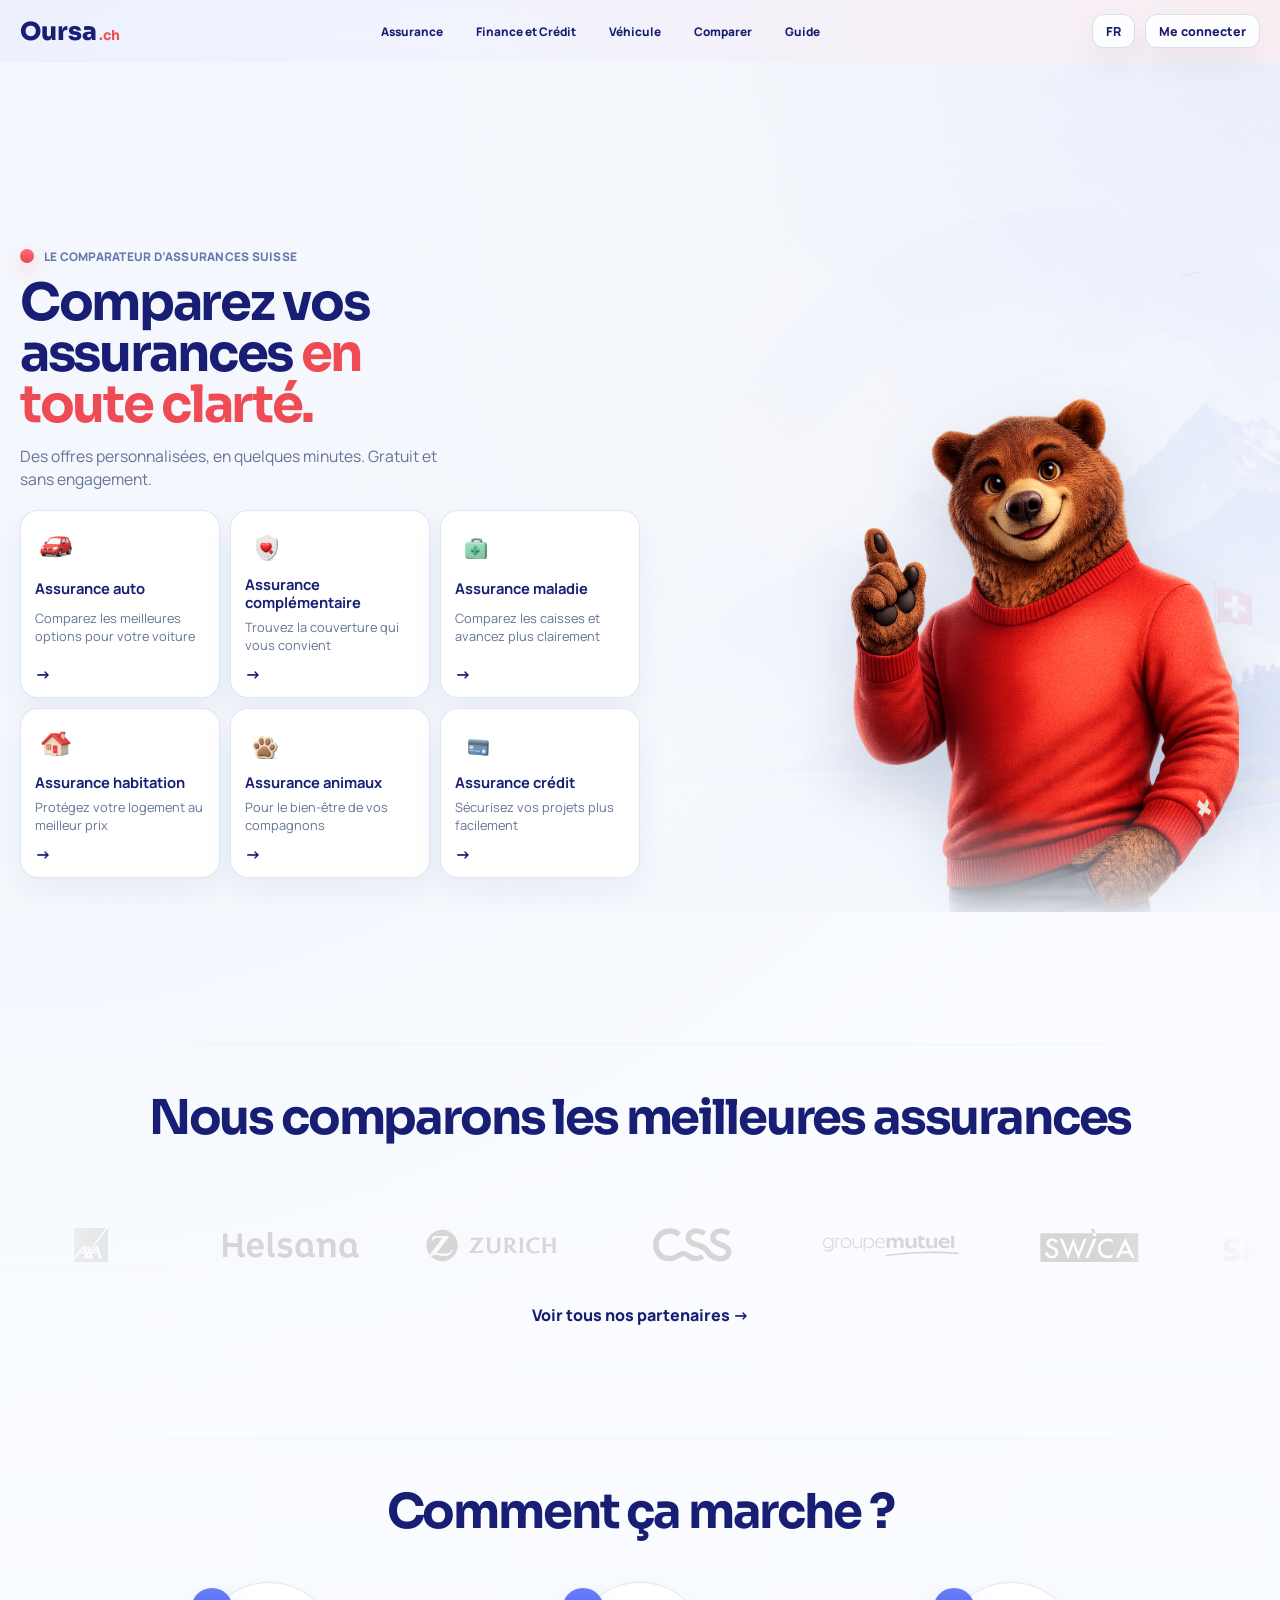
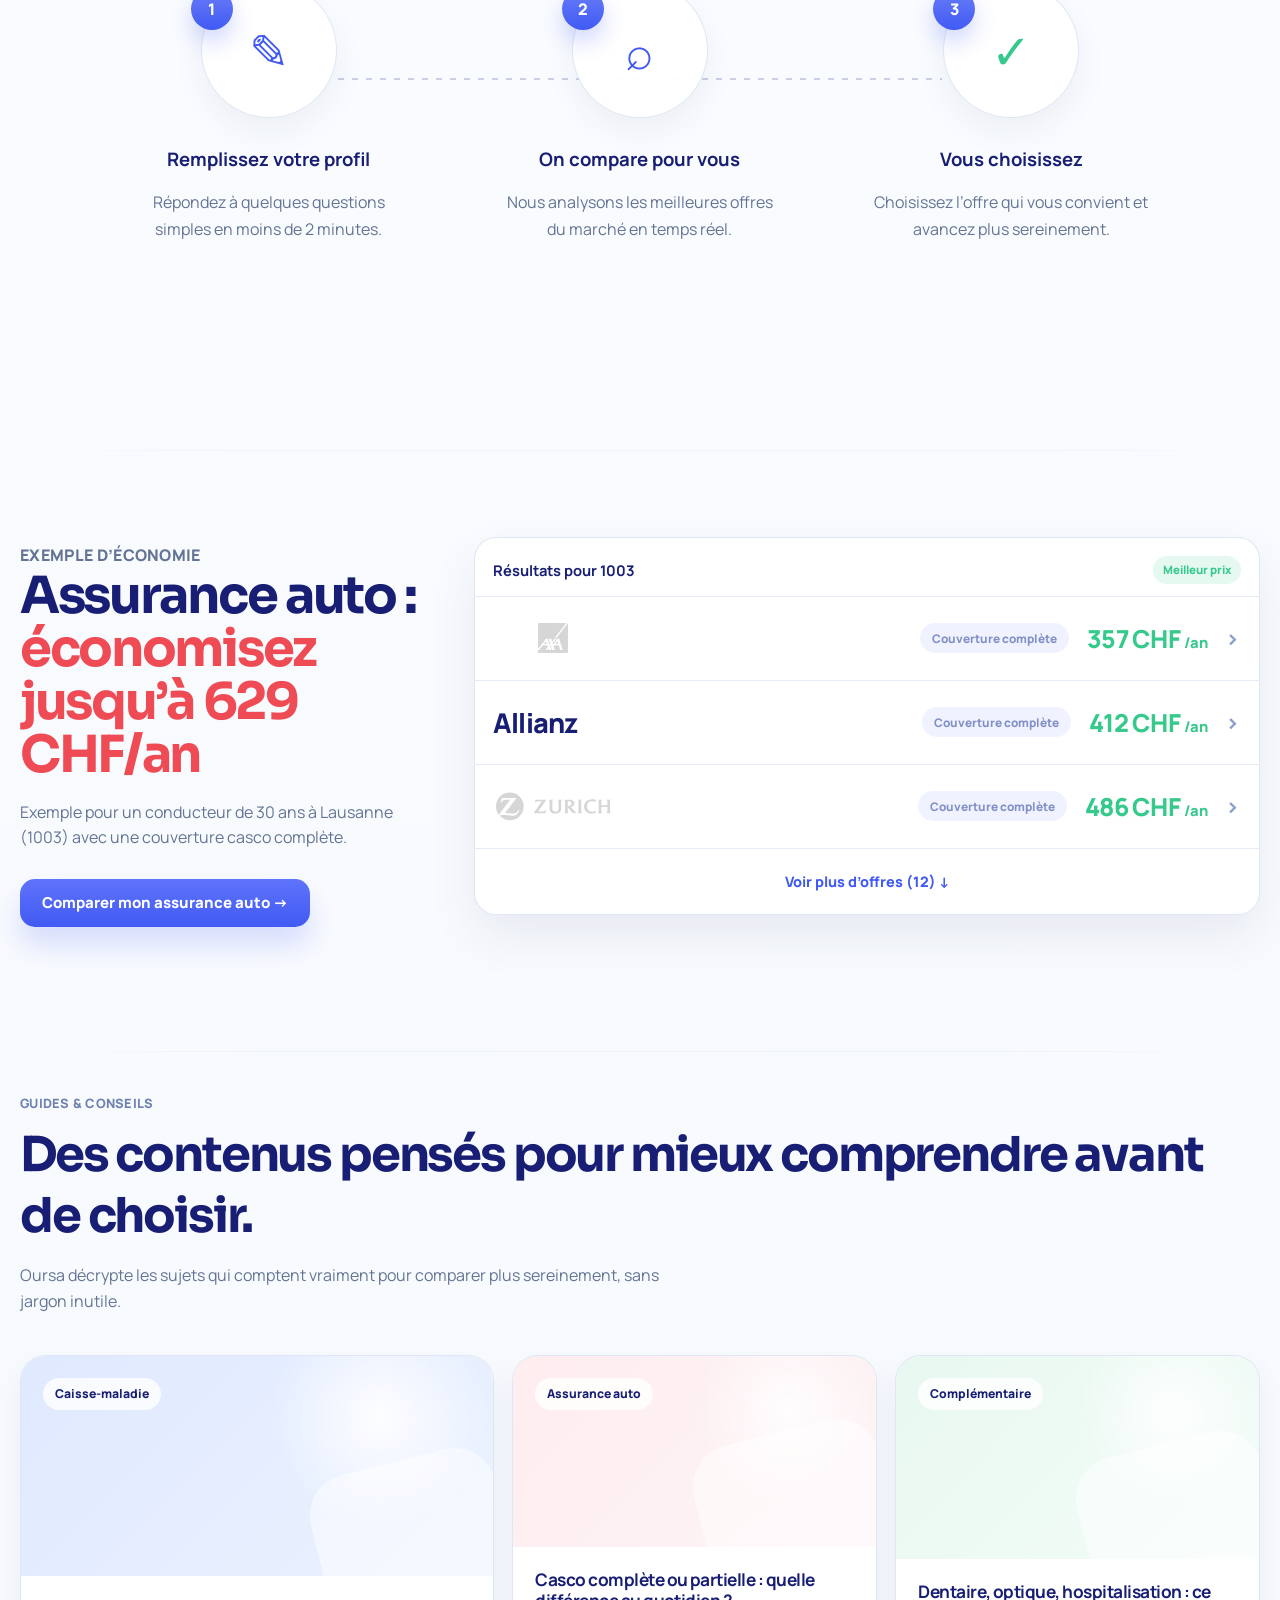
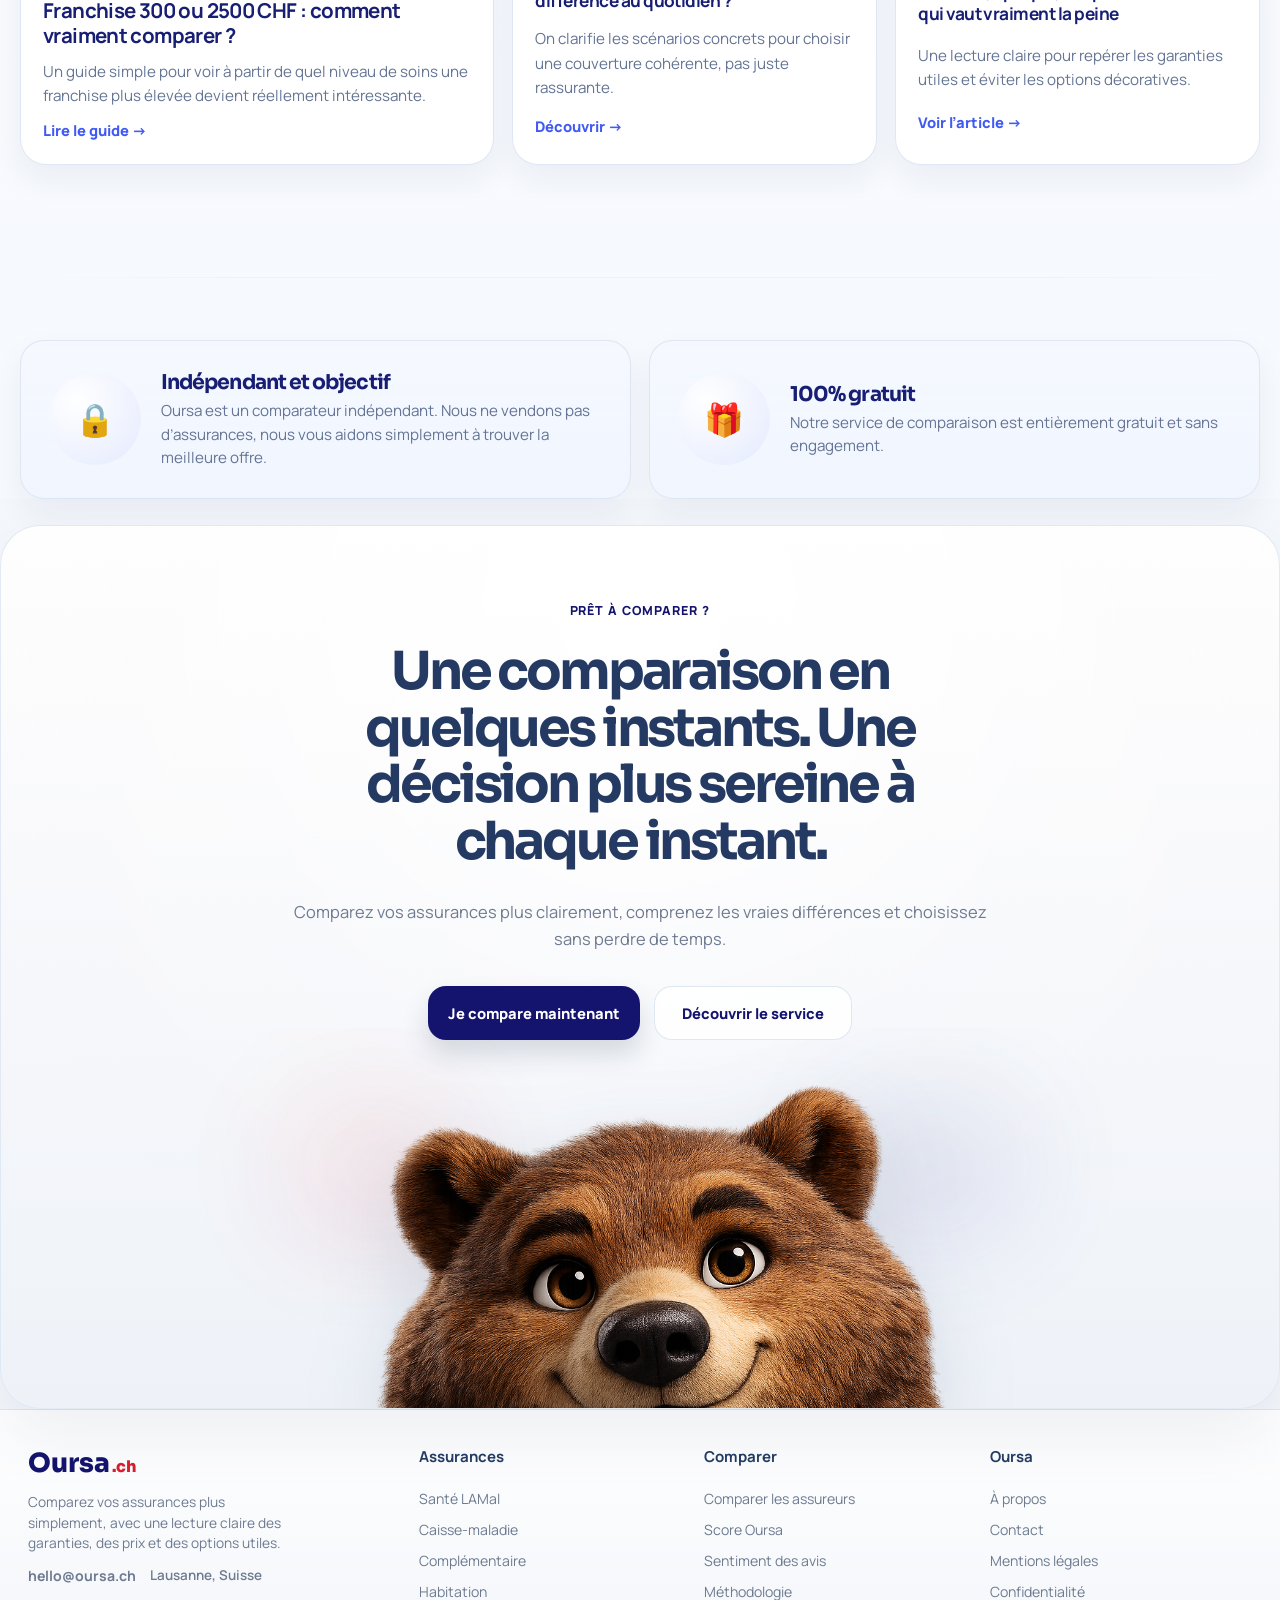
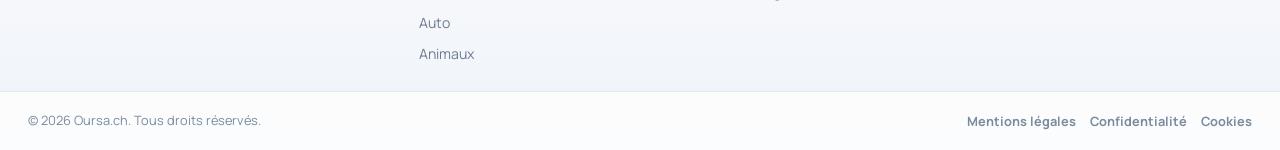
==== concept-landing.html @ 9871b293 "Update Oursa landing pages" ====
<!DOCTYPE html>
<html lang="fr">
  <head>
    <meta charset="UTF-8" />
    <meta name="viewport" content="width=device-width, initial-scale=1.0" />
    <title>Oursa.ch Concept | Comparateur assurance</title>
    <meta
      name="description"
      content="Concept alternatif Oursa.ch avec hero plus grand public, pensé pour tester une nouvelle direction de landing page."
    />
    <link rel="preconnect" href="https://fonts.googleapis.com" />
    <link rel="preconnect" href="https://fonts.gstatic.com" crossorigin />
    <link
      href="https://fonts.googleapis.com/css2?family=Manrope:wght@400;500;600;700;800&family=Sora:wght@600;700;800&display=swap"
      rel="stylesheet"
    />
    <link rel="stylesheet" href="concept-landing.css" />
  </head>
  <body>
    <div class="concept-page">
      <header class="concept-header">
        <div class="concept-header__inner">
          <a class="concept-brand" href="concept-landing.html" aria-label="Oursa.ch">
            <span class="concept-brand__wordmark">Oursa</span>
            <span class="concept-brand__tld">.ch</span>
          </a>

          <nav class="concept-nav concept-nav--panels" aria-label="Navigation principale">
            <div class="concept-nav__item">
              <a class="concept-nav__trigger" href="assurances.html">Assurance</a>
              <div class="concept-menu-panel concept-menu-panel--wide">
                <div class="concept-menu-panel__intro">
                  <span>Protections essentielles</span>
                  <h3>Les assurances à comparer en priorité.</h3>
                  <p>Une lecture claire des garanties, franchises et options utiles au quotidien.</p>
                </div>
                <div class="concept-menu-panel__grid">
                  <a class="concept-menu-link" href="assurances.html#complementaire">
                    <img src="icon-splits-test/complementaire-dynamic.png" alt="" />
                    <span><strong>Complémentaire</strong><small>Ce qui complète vraiment.</small></span>
                  </a>
                  <a class="concept-menu-link" href="assurances.html#maladie">
                    <img src="icon-splits-test/caisse-maladie-dynamic.png" alt="" />
                    <span><strong>Caisse-maladie</strong><small>Prime, modèle et franchise.</small></span>
                  </a>
                  <a class="concept-menu-link" href="assurances.html#habitation">
                    <img src="icon-splits-test/habitation-dynamic.png" alt="" />
                    <span><strong>Habitation</strong><small>Protéger son logement.</small></span>
                  </a>
                  <a class="concept-menu-link" href="assurances.html#animaux">
                    <img src="icon-splits-test/animaux-dynamic.png" alt="" />
                    <span><strong>Animaux</strong><small>Pour chiens et chats.</small></span>
                  </a>
                  <a class="concept-menu-link" href="guides.html">
                    <span class="concept-menu-link__symbol">+</span>
                    <span><strong>Conseils assurance</strong><small>Comprendre avant de choisir.</small></span>
                  </a>
                </div>
              </div>
            </div>

            <div class="concept-nav__item">
              <a class="concept-nav__trigger" href="assurances.html#credit">Finance et Crédit</a>
              <div class="concept-menu-panel">
                <div class="concept-menu-panel__intro">
                  <span>Budget & projets</span>
                  <h3>Voyez le coût réel avant de vous engager.</h3>
                  <p>Des repères simples pour lire les mensualités, garanties et frais importants.</p>
                </div>
                <div class="concept-menu-panel__list">
                  <a href="assurances.html#credit">
                    <img class="concept-menu-list-icon" src="icon-splits-test/credit-dynamic.png" alt="" />
                    <span><strong>Assurance crédit</strong><small>Sécurisez vos projets plus facilement.</small></span>
                  </a>
                  <a href="comparer.html">
                    <span class="concept-menu-list-icon concept-menu-list-icon--compare">↔</span>
                    <span><strong>Comparer les offres</strong><small>Score Oursa, avis et critères utiles.</small></span>
                  </a>
                  <a href="guides.html">
                    <span class="concept-menu-list-icon concept-menu-list-icon--guide">□</span>
                    <span><strong>Guides budget</strong><small>Les points à lire avant de signer.</small></span>
                  </a>
                </div>
              </div>
            </div>

            <div class="concept-nav__item">
              <a class="concept-nav__trigger" href="assurances.html#auto">Véhicule</a>
              <div class="concept-menu-panel">
                <div class="concept-menu-panel__intro">
                  <span>Mobilité</span>
                  <h3>Comparez ce qui protège vraiment vos trajets.</h3>
                  <p>Assurance auto, options utiles et garanties à ne pas regarder trop vite.</p>
                </div>
                <div class="concept-menu-panel__list">
                  <a href="assurances.html#auto">
                    <img class="concept-menu-list-icon" src="icon-splits-test/auto-dynamic.png" alt="" />
                    <span><strong>Assurance auto</strong><small>Prix, casco, responsabilité civile et franchise.</small></span>
                  </a>
                  <a href="guides.html">
                    <span class="concept-menu-list-icon concept-menu-list-icon--guide">□</span>
                    <span><strong>Guides véhicule</strong><small>Comprendre les garanties avant de comparer.</small></span>
                  </a>
                  <a href="comparer.html">
                    <span class="concept-menu-list-icon concept-menu-list-icon--compare">↗</span>
                    <span><strong>Lancer une comparaison</strong><small>Un parcours simple et rapide.</small></span>
                  </a>
                </div>
              </div>
            </div>

            <div class="concept-nav__item">
              <a class="concept-nav__trigger" href="comparer.html">Comparer</a>
              <div class="concept-menu-panel">
                <div class="concept-menu-panel__intro">
                  <span>Score Oursa</span>
                  <h3>Une page dédiée pour comparer sans bruit.</h3>
                  <p>Sélectionnez deux assureurs et voyez les écarts utiles en un coup d’œil.</p>
                </div>
                <div class="concept-menu-panel__list">
                  <a href="comparer.html#compare-reviews">
                    <span class="concept-menu-list-icon concept-menu-list-icon--score">★</span>
                    <span><strong>Comparateur + avis</strong><small>Score, sentiment et critères.</small></span>
                  </a>
                  <a href="comparer.html#compare-methodology">
                    <span class="concept-menu-list-icon concept-menu-list-icon--method">≡</span>
                    <span><strong>Méthodologie</strong><small>Comprendre la logique du score.</small></span>
                  </a>
                  <a href="fonctionnement.html">
                    <span class="concept-menu-list-icon concept-menu-list-icon--steps">3</span>
                    <span><strong>Comment ça marche</strong><small>Le parcours Oursa étape par étape.</small></span>
                  </a>
                </div>
              </div>
            </div>

            <div class="concept-nav__item">
              <a class="concept-nav__trigger" href="guides.html">Guide</a>
              <div class="concept-menu-panel concept-menu-panel--right">
                <div class="concept-menu-panel__intro">
                  <span>Conseils</span>
                  <h3>Des contenus utiles avant de choisir.</h3>
                  <p>Des guides courts, lisibles et pensés pour éviter les mauvaises surprises.</p>
                </div>
                <div class="concept-menu-panel__list">
                  <a href="guides.html">
                    <span class="concept-menu-list-icon concept-menu-list-icon--guide">□</span>
                    <span><strong>Bibliothèque</strong><small>Tous les guides Oursa.</small></span>
                  </a>
                  <a href="guides.html#guides-library">
                    <span class="concept-menu-list-icon concept-menu-list-icon--article">✦</span>
                    <span><strong>Articles récents</strong><small>Caisse-maladie, auto, habitation.</small></span>
                  </a>
                  <a href="fonctionnement.html">
                    <span class="concept-menu-list-icon concept-menu-list-icon--method">?</span>
                    <span><strong>Fonctionnement</strong><small>Comprendre la méthode Oursa.</small></span>
                  </a>
                </div>
              </div>
            </div>
          </nav>

          <div class="concept-header__actions">
            <button class="concept-language" type="button" aria-label="Choisir la langue">FR</button>
            <a class="concept-login" href="comparer.html">Me connecter</a>
          </div>
        </div>
      </header>

      <main>
        <section class="concept-hero" id="hero">
          <div class="concept-hero__inner">
            <div class="concept-hero__copy">
              <p class="concept-eyebrow">
                <span class="concept-eyebrow__dot"></span>
                Le comparateur d’assurances suisse
              </p>
              <h1>
                Comparez vos assurances
                <span>en toute clarté.</span>
              </h1>
              <p class="concept-hero__lead">
                Des offres personnalisées, en quelques minutes.
                Gratuit et sans engagement.
              </p>

              <div class="concept-tiles" aria-label="Univers d'assurance">
                <a class="concept-tile" href="comparer.html">
                  <img src="icon-splits-test/auto-dynamic.png" alt="" aria-hidden="true" />
                  <strong>Assurance auto</strong>
                  <span>Comparez les meilleures options pour votre voiture</span>
                  <em>→</em>
                </a>
                <a class="concept-tile" href="comparer.html">
                  <img src="icon-splits-test/complementaire-dynamic.png" alt="" aria-hidden="true" />
                  <strong>Assurance complémentaire</strong>
                  <span>Trouvez la couverture qui vous convient</span>
                  <em>→</em>
                </a>
                <a class="concept-tile" href="comparer.html">
                  <img src="icon-splits-test/caisse-maladie-dynamic.png" alt="" aria-hidden="true" />
                  <strong>Assurance maladie</strong>
                  <span>Comparez les caisses et avancez plus clairement</span>
                  <em>→</em>
                </a>
                <a class="concept-tile" href="comparer.html">
                  <img src="icon-splits-test/habitation-dynamic.png" alt="" aria-hidden="true" />
                  <strong>Assurance habitation</strong>
                  <span>Protégez votre logement au meilleur prix</span>
                  <em>→</em>
                </a>
                <a class="concept-tile" href="comparer.html">
                  <img src="icon-splits-test/animaux-dynamic.png" alt="" aria-hidden="true" />
                  <strong>Assurance animaux</strong>
                  <span>Pour le bien-être de vos compagnons</span>
                  <em>→</em>
                </a>
                <a class="concept-tile" href="comparer.html">
                  <img src="icon-splits-test/credit-dynamic.png" alt="" aria-hidden="true" />
                  <strong>Assurance crédit</strong>
                  <span>Sécurisez vos projets plus facilement</span>
                  <em>→</em>
                </a>
              </div>
            </div>

            <div class="concept-hero__visual" aria-hidden="true">
              <img class="concept-hero__bear" src="oursa-bear-hero.png" alt="" />
            </div>
          </div>
        </section>

        <section class="concept-partners">
          <div class="concept-section-head">
            <h2>Nous comparons les meilleures assurances</h2>
          </div>
          <div class="concept-partners__carousel" aria-label="Partenaires assurances">
            <div class="concept-partners__track">
              <div class="concept-partners__logos">
                <img src="Axa.svg" alt="AXA" />
                <img src="Helsana.svg" alt="Helsana" />
                <img src="Zurich.svg" alt="Zurich" />
                <img src="css.svg" alt="CSS" />
                <img src="Groupemutuel.svg" alt="Groupe Mutuel" />
                <img src="Swica.svg" alt="SWICA" />
                <img src="sanitas.svg" alt="Sanitas" />
              </div>
              <div class="concept-partners__logos" aria-hidden="true">
                <img src="Axa.svg" alt="" />
                <img src="Helsana.svg" alt="" />
                <img src="Zurich.svg" alt="" />
                <img src="css.svg" alt="" />
                <img src="Groupemutuel.svg" alt="" />
                <img src="Swica.svg" alt="" />
                <img src="sanitas.svg" alt="" />
              </div>
            </div>
          </div>
          <a class="concept-link" href="comparer.html">Voir tous nos partenaires →</a>
        </section>

        <section class="concept-steps">
          <div class="concept-section-head">
            <h2>Comment ça marche&nbsp;?</h2>
          </div>
          <div class="concept-steps__grid">
            <article class="concept-step">
              <span class="concept-step__badge">1</span>
              <div class="concept-step__circle">✎</div>
              <h3>Remplissez votre profil</h3>
              <p>Répondez à quelques questions simples en moins de 2 minutes.</p>
            </article>
            <article class="concept-step">
              <span class="concept-step__badge">2</span>
              <div class="concept-step__circle">⌕</div>
              <h3>On compare pour vous</h3>
              <p>Nous analysons les meilleures offres du marché en temps réel.</p>
            </article>
            <article class="concept-step">
              <span class="concept-step__badge">3</span>
              <div class="concept-step__circle concept-step__circle--green">✓</div>
              <h3>Vous choisissez</h3>
              <p>Choisissez l’offre qui vous convient et avancez plus sereinement.</p>
            </article>
          </div>
        </section>

        <section class="concept-savings">
          <div class="concept-savings__inner">
            <div class="concept-savings__copy">
              <p class="concept-savings__eyebrow">Exemple d’économie</p>
              <h2>
                Assurance auto :
                <span>économisez jusqu’à 629 CHF/an</span>
              </h2>
              <p>
                Exemple pour un conducteur de 30 ans à Lausanne (1003)
                avec une couverture casco complète.
              </p>
              <a class="concept-savings__cta" href="comparer.html">Comparer mon assurance auto →</a>
            </div>

            <div class="concept-savings__card" aria-label="Exemple de résultats de comparaison">
              <div class="concept-savings__card-head">
                <strong>Résultats pour 1003</strong>
                <span>Meilleur prix</span>
              </div>

              <article class="concept-offer-row">
                <div class="concept-offer-row__brand">
                  <img src="Axa.svg" alt="AXA" />
                </div>
                <div class="concept-offer-row__badge">Couverture complète</div>
                <div class="concept-offer-row__price">357 CHF <small>/an</small></div>
                <div class="concept-offer-row__arrow">›</div>
              </article>

              <article class="concept-offer-row">
                <div class="concept-offer-row__brand concept-offer-row__brand--text">
                  <strong>Allianz</strong>
                </div>
                <div class="concept-offer-row__badge">Couverture complète</div>
                <div class="concept-offer-row__price">412 CHF <small>/an</small></div>
                <div class="concept-offer-row__arrow">›</div>
              </article>

              <article class="concept-offer-row">
                <div class="concept-offer-row__brand">
                  <img src="Zurich.svg" alt="Zurich" />
                </div>
                <div class="concept-offer-row__badge">Couverture complète</div>
                <div class="concept-offer-row__price">486 CHF <small>/an</small></div>
                <div class="concept-offer-row__arrow">›</div>
              </article>

              <a class="concept-savings__more" href="comparer.html">Voir plus d’offres (12) ↓</a>
            </div>
          </div>
        </section>

        <section class="concept-blog">
          <div class="concept-blog__inner">
            <div class="concept-section-head concept-section-head--left">
              <p class="concept-blog__eyebrow">Guides & conseils</p>
              <h2>Des contenus pensés pour mieux comprendre avant de choisir.</h2>
              <p class="concept-blog__lead">
                Oursa décrypte les sujets qui comptent vraiment pour comparer plus sereinement,
                sans jargon inutile.
              </p>
            </div>

            <div class="concept-blog__grid">
              <article class="concept-blog-card concept-blog-card--featured">
                <div class="concept-blog-card__visual concept-blog-card__visual--blue">
                  <span class="concept-blog-card__tag">Caisse-maladie</span>
                  <div class="concept-blog-card__shape"></div>
                </div>
                <div class="concept-blog-card__content">
                  <strong>Franchise 300 ou 2500 CHF : comment vraiment comparer ?</strong>
                  <p>
                    Un guide simple pour voir à partir de quel niveau de soins une franchise plus élevée
                    devient réellement intéressante.
                  </p>
                  <a href="guides.html">Lire le guide →</a>
                </div>
              </article>

              <article class="concept-blog-card">
                <div class="concept-blog-card__visual concept-blog-card__visual--red">
                  <span class="concept-blog-card__tag">Assurance auto</span>
                  <div class="concept-blog-card__shape"></div>
                </div>
                <div class="concept-blog-card__content">
                  <strong>Casco complète ou partielle : quelle différence au quotidien ?</strong>
                  <p>
                    On clarifie les scénarios concrets pour choisir une couverture cohérente, pas juste rassurante.
                  </p>
                  <a href="guides.html">Découvrir →</a>
                </div>
              </article>

              <article class="concept-blog-card">
                <div class="concept-blog-card__visual concept-blog-card__visual--green">
                  <span class="concept-blog-card__tag">Complémentaire</span>
                  <div class="concept-blog-card__shape"></div>
                </div>
                <div class="concept-blog-card__content">
                  <strong>Dentaire, optique, hospitalisation : ce qui vaut vraiment la peine</strong>
                  <p>
                    Une lecture claire pour repérer les garanties utiles et éviter les options décoratives.
                  </p>
                  <a href="guides.html">Voir l’article →</a>
                </div>
              </article>
            </div>
          </div>
        </section>

        <section class="concept-values" id="about">
          <div class="concept-values__inner">
            <article class="concept-value-card">
              <div class="concept-value-card__icon">🔒</div>
              <div>
                <h3>Indépendant et objectif</h3>
                <p>
                  Oursa est un comparateur indépendant. Nous ne vendons pas d’assurances,
                  nous vous aidons simplement à trouver la meilleure offre.
                </p>
              </div>
            </article>
            <article class="concept-value-card">
              <div class="concept-value-card__icon">🎁</div>
              <div>
                <h3>100% gratuit</h3>
                <p>
                  Notre service de comparaison est entièrement gratuit et sans engagement.
                </p>
              </div>
            </article>
          </div>
        </section>

        <section class="compare-section compare-section--cta">
          <div class="compare-section__inner">
            <div class="compare-cta-showcase">
              <div class="compare-cta-showcase__content">
                <p>Prêt à comparer ?</p>
                <h2>Une comparaison en quelques instants. Une décision plus sereine à chaque instant.</h2>
                <div class="compare-cta-showcase__lead">
                  <p>Comparez vos assurances plus clairement, comprenez les vraies différences et choisissez sans perdre de temps.</p>
                </div>
                <div class="compare-cta-showcase__actions">
                  <a class="compare-button" href="comparer.html">Je compare maintenant</a>
                  <a class="compare-button compare-button--ghost" href="fonctionnement.html">Découvrir le service</a>
                </div>
              </div>

              <div class="compare-cta-showcase__visual" aria-hidden="true">
                <div class="compare-cta-showcase__glow compare-cta-showcase__glow--left"></div>
                <div class="compare-cta-showcase__glow compare-cta-showcase__glow--right"></div>
                <div class="compare-cta-showcase__peek">
                  <img class="compare-cta-showcase__bear-image" src="oursa-bear-peek-footer.png" alt="" decoding="async" />
                </div>
              </div>
            </div>
          </div>
        </section>
      </main>

      <footer class="compare-footer">
        <div class="compare-footer__inner">
          <div class="compare-footer__brand">
            <a class="compare-brand" href="concept-landing.html" aria-label="Oursa.ch">
              <span class="compare-brand__wordmark">Oursa</span>
              <span class="compare-brand__tld">.ch</span>
            </a>
            <p>Comparez vos assurances plus simplement, avec une lecture claire des garanties, des prix et des options utiles.</p>
            <div class="compare-footer__contact">
              <a href="mailto:hello@oursa.ch">hello@oursa.ch</a>
              <span>Lausanne, Suisse</span>
            </div>
          </div>

          <div class="compare-footer__column">
            <h3>Assurances</h3>
            <a href="assurances.html#maladie">Santé LAMal</a>
            <a href="assurances.html#maladie">Caisse-maladie</a>
            <a href="assurances.html#complementaire">Complémentaire</a>
            <a href="assurances.html#habitation">Habitation</a>
            <a href="assurances.html#auto">Auto</a>
            <a href="assurances.html#animaux">Animaux</a>
          </div>

          <div class="compare-footer__column">
            <h3>Comparer</h3>
            <a href="comparer.html">Comparer les assureurs</a>
            <a href="comparer.html#compare-reviews">Score Oursa</a>
            <a href="comparer.html#compare-reviews">Sentiment des avis</a>
            <a href="comparer.html#compare-methodology">Méthodologie</a>
          </div>

          <div class="compare-footer__column">
            <h3>Oursa</h3>
            <a href="#about">À propos</a>
            <a href="#hero">Contact</a>
            <a href="#hero">Mentions légales</a>
            <a href="#hero">Confidentialité</a>
          </div>
        </div>

        <div class="compare-footer__bottom">
          <div class="compare-footer__bottom-inner">
            <p>© 2026 Oursa.ch. Tous droits réservés.</p>
            <div class="compare-footer__legal">
              <a href="#hero">Mentions légales</a>
              <a href="#hero">Confidentialité</a>
              <a href="#hero">Cookies</a>
            </div>
          </div>
        </div>
      </footer>
    </div>
  </body>
</html>
---- concept-landing.css ----
:root {
  --concept-bg: #f5f8fd;
  --concept-surface: #ffffff;
  --concept-surface-soft: #f8fbff;
  --concept-border: #dde6f3;
  --concept-text: #24355f;
  --concept-text-soft: #647494;
  --concept-blue: #415af4;
  --concept-blue-deep: #171e73;
  --concept-red: #ef4b55;
  --concept-green: #35c98b;
  --concept-shadow: 0 22px 48px rgba(36, 53, 95, 0.08);
  --concept-shadow-soft: 0 14px 32px rgba(36, 53, 95, 0.06);
  --concept-radius-xl: 36px;
  --concept-radius-lg: 26px;
  --concept-radius-md: 20px;
  --concept-radius-sm: 14px;
  --brand-blue: #14146e;
  --brand-orange: #d91e2e;
  --text-main: #243a63;
  --text-muted: #6d7a90;
  --max-width: 1380px;
}

* {
  box-sizing: border-box;
}

html {
  scroll-behavior: smooth;
}

body {
  margin: 0;
  font-family: "Manrope", sans-serif;
  color: var(--concept-text);
  background:
    radial-gradient(circle at top left, rgba(65, 90, 244, 0.08), transparent 28%),
    radial-gradient(circle at top right, rgba(239, 75, 85, 0.08), transparent 18%),
    linear-gradient(180deg, #fbfdff 0%, var(--concept-bg) 100%);
  overflow-x: hidden;
}

img {
  display: block;
  max-width: 100%;
}

a {
  color: inherit;
  text-decoration: none;
}

.concept-page {
  padding-bottom: 0;
}

.concept-header {
  position: sticky;
  top: 0;
  z-index: 60;
  backdrop-filter: blur(16px);
}

.concept-header__inner,
.concept-hero__inner,
.concept-trust__inner,
.concept-steps,
.concept-partners,
.concept-values__inner {
  width: min(calc(100% - 48px), 1280px);
  margin: 0 auto;
}

.concept-header__inner {
  display: flex;
  align-items: center;
  justify-content: space-between;
  gap: 14px;
  min-height: 58px;
  padding: 6px 0;
}

.concept-brand {
  display: inline-flex;
  align-items: baseline;
  gap: 2px;
  font-family: "Sora", sans-serif;
}

.concept-brand__wordmark {
  font-size: 1.55rem;
  font-weight: 800;
  color: var(--concept-blue-deep);
}

.concept-brand__tld {
  font-size: 0.86rem;
  font-weight: 700;
  color: #f1544e;
}

.concept-nav {
  display: flex;
  align-items: center;
  gap: 6px;
  font-size: 0.74rem;
  font-weight: 800;
  color: var(--concept-blue-deep);
}

.concept-nav__item {
  position: relative;
  padding: 9px 0;
}

.concept-nav__trigger {
  position: relative;
  display: inline-flex;
  align-items: center;
  gap: 5px;
  min-height: 32px;
  padding: 0 8px;
  border-radius: 10px;
  transition: color 180ms ease, background 180ms ease, box-shadow 180ms ease, transform 180ms ease;
}

.concept-nav__trigger::after {
  content: "";
  width: 0;
  height: 0;
  border-left: 3.5px solid transparent;
  border-right: 3.5px solid transparent;
  border-top: 4px solid currentColor;
  opacity: 0;
  transform: translateY(-1px);
  transition: opacity 160ms ease, transform 160ms ease;
}

.concept-nav__item:hover .concept-nav__trigger,
.concept-nav__item:focus-within .concept-nav__trigger {
  color: var(--concept-blue-deep);
  background: rgba(255, 255, 255, 0.9);
  box-shadow: 0 10px 22px rgba(31, 53, 88, 0.08);
  transform: translateY(-1px);
}

.concept-nav__item:hover .concept-nav__trigger::after,
.concept-nav__item:focus-within .concept-nav__trigger::after {
  opacity: 1;
  transform: translateY(1px);
}

.concept-menu-panel {
  position: absolute;
  top: calc(100% + 10px);
  left: 50%;
  z-index: 80;
  width: min(440px, calc(100vw - 32px));
  max-width: calc(100vw - 32px);
  padding: 24px 26px 26px;
  border: 1px solid rgba(216, 226, 241, 0.9);
  border-radius: 28px;
  background: rgba(255, 255, 255, 0.98);
  box-shadow: 0 28px 58px rgba(31, 53, 88, 0.13);
  max-height: min(76vh, 680px);
  overflow: auto;
  overscroll-behavior: contain;
  scrollbar-width: thin;
  opacity: 0;
  pointer-events: none;
  transform: translate(-50%, -8px);
  transition: opacity 180ms ease, transform 180ms ease;
}

.concept-nav__item:hover .concept-menu-panel,
.concept-nav__item:focus-within .concept-menu-panel {
  opacity: 1;
  pointer-events: auto;
  transform: translate(-50%, 0);
}

.concept-menu-panel--wide {
  width: min(560px, calc(100vw - 32px));
}

.concept-nav__item:first-child .concept-menu-panel {
  left: 0;
  transform: translate(0, -8px);
}

.concept-nav__item:first-child:hover .concept-menu-panel,
.concept-nav__item:first-child:focus-within .concept-menu-panel {
  transform: translate(0, 0);
}

.concept-menu-panel--right {
  left: auto;
  right: 0;
  transform: translate(0, -8px);
}

.concept-nav__item:hover .concept-menu-panel--right,
.concept-nav__item:focus-within .concept-menu-panel--right {
  transform: translate(0, 0);
}

.concept-menu-panel__intro span {
  display: inline-flex;
  margin-bottom: 10px;
  color: var(--concept-red);
  font-size: 0.7rem;
  font-weight: 900;
  letter-spacing: 0.08em;
  text-transform: uppercase;
}

.concept-menu-panel__intro h3 {
  margin: 0;
  color: var(--concept-blue-deep);
  font-family: "Sora", sans-serif;
  font-size: 1.22rem;
  line-height: 1.12;
  letter-spacing: -0.045em;
}

.concept-menu-panel__intro p {
  max-width: 34rem;
  margin: 10px 0 0;
  color: var(--concept-text-soft);
  font-size: 0.86rem;
  line-height: 1.6;
}

.concept-menu-panel__grid {
  display: grid;
  grid-template-columns: 1fr;
  gap: 6px;
  margin-top: 24px;
}

.concept-menu-link,
.concept-menu-panel__list a {
  background: transparent;
  transition: transform 180ms ease, background 180ms ease, box-shadow 180ms ease;
}

.concept-menu-link {
  display: grid;
  grid-template-columns: 32px minmax(0, 1fr);
  gap: 13px;
  align-items: start;
  padding: 7px 10px;
  border: 0;
  border-radius: 14px;
}

.concept-menu-link:hover,
.concept-menu-link:focus-visible,
.concept-menu-panel__list a:hover,
.concept-menu-panel__list a:focus-visible {
  transform: translateY(-2px);
  background: rgba(240, 244, 250, 0.82);
  box-shadow: 0 10px 18px rgba(31, 53, 88, 0.05);
}

.concept-menu-link img {
  width: 32px;
  height: 32px;
  object-fit: contain;
}

.concept-menu-link__symbol {
  display: grid;
  place-items: center;
  width: 36px;
  height: 36px;
  border-radius: 12px;
  background: linear-gradient(180deg, rgba(239, 75, 85, 0.14), rgba(65, 90, 244, 0.1));
  color: var(--concept-red);
  font-size: 1.1rem;
  font-weight: 900;
}

.concept-menu-link strong,
.concept-menu-panel__list strong {
  display: block;
  color: var(--concept-blue-deep);
  font-size: 0.9rem;
}

.concept-menu-link small,
.concept-menu-panel__list small {
  display: block;
  margin-top: 4px;
  color: var(--concept-text-soft);
  font-size: 0.74rem;
  line-height: 1.35;
}

.concept-menu-panel__list {
  display: grid;
  gap: 6px;
  margin-top: 24px;
}

.concept-menu-panel__list a {
  display: grid;
  grid-template-columns: 30px minmax(0, 1fr);
  gap: 13px;
  align-items: start;
  padding: 9px 10px;
  border: 0;
  border-radius: 14px;
}

.concept-menu-list-icon {
  display: grid;
  place-items: center;
  width: 30px;
  height: 30px;
  margin-top: 1px;
  border: 1px solid rgba(198, 211, 231, 0.88);
  border-radius: 10px;
  background:
    radial-gradient(circle at 100% 0%, rgba(239, 75, 85, 0.08), rgba(239, 75, 85, 0) 52%),
    linear-gradient(180deg, rgba(247, 249, 253, 0.98), rgba(241, 245, 251, 0.98));
  box-shadow:
    0 8px 16px rgba(31, 53, 88, 0.05),
    inset 0 1px 0 rgba(255, 255, 255, 0.95);
  color: var(--concept-blue-deep);
  font-size: 0.78rem;
  font-weight: 900;
  object-fit: contain;
  transition: transform 180ms ease, border-color 180ms ease, color 180ms ease;
}

.concept-menu-panel__list a:hover .concept-menu-list-icon,
.concept-menu-panel__list a:focus-visible .concept-menu-list-icon {
  transform: translateY(-1px);
  border-color: rgba(239, 75, 85, 0.28);
  color: var(--concept-red);
}

img.concept-menu-list-icon {
  padding: 3px;
}

.concept-header__actions {
  display: flex;
  align-items: center;
  gap: 10px;
}

.concept-language,
.concept-login {
  display: inline-flex;
  align-items: center;
  justify-content: center;
  min-height: 34px;
  padding: 0 13px;
  border-radius: 12px;
  border: 1px solid rgba(213, 223, 240, 0.96);
  background: rgba(255, 255, 255, 0.9);
  box-shadow: var(--concept-shadow-soft);
  font: inherit;
  color: var(--concept-blue-deep);
  font-weight: 800;
  font-size: 0.78rem;
}

.concept-login:hover,
.concept-language:hover {
  border-color: rgba(65, 90, 244, 0.32);
}

.concept-hero {
  position: relative;
  isolation: isolate;
  display: grid;
  align-items: end;
  min-height: calc(100svh - 58px);
  padding: 0;
  overflow: hidden;
}

.concept-hero::before {
  content: "";
  position: absolute;
  inset: 0;
  z-index: -2;
  background:
    linear-gradient(90deg, rgba(245, 248, 253, 0.98) 0%, rgba(245, 248, 253, 0.9) 38%, rgba(245, 248, 253, 0.6) 100%),
    url("concept-hero-background.png") right center / cover no-repeat;
  opacity: 0.96;
  pointer-events: none;
}

.concept-hero::after {
  content: "";
  position: absolute;
  left: 0;
  right: 0;
  bottom: 0;
  z-index: -1;
  height: 88px;
  background: linear-gradient(180deg, rgba(245, 248, 253, 0), rgba(245, 248, 253, 0.92));
  pointer-events: none;
}

.concept-hero__inner {
  display: grid;
  grid-template-columns: minmax(0, 1.02fr) minmax(360px, 0.9fr);
  gap: 34px;
  align-items: end;
  min-height: calc(100svh - 58px);
  padding-top: 20px;
}

.concept-hero__copy {
  padding: 26px 0 34px;
}

.concept-eyebrow {
  display: inline-flex;
  align-items: center;
  gap: 10px;
  margin: 0 0 18px;
  color: #6478ad;
  font-size: 0.82rem;
  font-weight: 900;
  letter-spacing: 0.02em;
  text-transform: uppercase;
}

.concept-eyebrow__dot {
  width: 18px;
  height: 18px;
  border-radius: 50%;
  background: linear-gradient(180deg, #ff6b74, #e74853);
  box-shadow: 0 8px 18px rgba(239, 75, 85, 0.24);
}

.concept-hero h1,
.concept-section-head h2,
.concept-value-card h3 {
  margin: 0;
  font-family: "Sora", sans-serif;
  letter-spacing: -0.045em;
}

.concept-hero h1 {
  max-width: 12ch;
  font-size: clamp(2.8rem, 5vw, 4.35rem);
  line-height: 1.02;
  color: var(--concept-blue-deep);
}

.concept-hero h1 span {
  color: var(--concept-red);
}

.concept-hero__lead {
  max-width: 32rem;
  margin: 22px 0 0;
  color: var(--concept-text-soft);
  font-size: 1.15rem;
  line-height: 1.65;
}

.concept-tiles {
  display: grid;
  grid-template-columns: repeat(3, minmax(0, 1fr));
  gap: 14px;
  max-width: 640px;
  margin-top: 30px;
}

.concept-tile {
  display: grid;
  gap: 10px;
  min-height: 174px;
  padding: 18px 18px 16px;
  border-radius: 20px;
  background: rgba(255, 255, 255, 0.96);
  border: 1px solid rgba(221, 230, 243, 0.96);
  box-shadow: var(--concept-shadow-soft);
  transition: transform 180ms ease, box-shadow 180ms ease, border-color 180ms ease;
}

.concept-tile:hover,
.concept-tile:focus-visible {
  transform: translateY(-3px);
  border-color: rgba(65, 90, 244, 0.26);
  box-shadow: 0 18px 34px rgba(36, 53, 95, 0.12);
}

.concept-tile img {
  width: 54px;
  height: 54px;
  object-fit: contain;
}

.concept-tile strong {
  display: block;
  color: var(--concept-blue-deep);
  font-size: 1rem;
  line-height: 1.24;
}

.concept-tile span {
  color: var(--concept-text-soft);
  font-size: 0.88rem;
  line-height: 1.5;
}

.concept-tile em {
  margin-top: auto;
  color: var(--concept-blue-deep);
  font-style: normal;
  font-size: 1.15rem;
  font-weight: 800;
}

.concept-hero__visual {
  position: relative;
  align-self: end;
  min-height: calc(100svh - 58px);
}

.concept-hero__visual::after {
  content: "";
  position: absolute;
  right: 0;
  bottom: 0;
  left: 0;
  z-index: 4;
  height: 104px;
  background: linear-gradient(180deg, rgba(245, 248, 253, 0), rgba(245, 248, 253, 0.88));
  pointer-events: none;
}

.concept-hero__bear {
  position: absolute;
  z-index: 2;
  right: 9%;
  bottom: -72px;
  width: min(520px, 84%);
  filter: drop-shadow(0 30px 34px rgba(36, 53, 95, 0.18));
}

.concept-trust,
.concept-savings,
.concept-steps,
.concept-partners,
.concept-blog,
.concept-values {
  padding-top: 112px;
}

.concept-trust {
  margin-top: 0;
  padding-top: 0;
}

.concept-steps {
  padding-bottom: 96px;
}

.concept-partners {
  padding-top: 132px;
}

.concept-trust__inner {
  display: grid;
  grid-template-columns: repeat(4, minmax(0, 1fr));
  gap: 0;
  padding: 30px 18px;
  border-radius: 24px;
  background: rgba(255, 255, 255, 0.95);
  border: 1px solid rgba(221, 230, 243, 0.96);
  box-shadow:
    0 16px 34px rgba(36, 53, 95, 0.07),
    0 0 0 1px rgba(255, 255, 255, 0.6) inset;
}

.concept-trust__item {
  display: flex;
  gap: 14px;
  padding: 0 18px;
}

.concept-trust__item + .concept-trust__item {
  border-left: 1px solid rgba(226, 233, 244, 0.96);
}

.concept-trust__icon {
  display: grid;
  place-items: center;
  flex: 0 0 36px;
  width: 36px;
  height: 36px;
  border-radius: 50%;
  color: var(--concept-blue);
  background: rgba(65, 90, 244, 0.1);
  font-size: 1rem;
  font-weight: 800;
}

.concept-trust__icon--green {
  color: var(--concept-green);
  background: rgba(53, 201, 139, 0.12);
}

.concept-trust__icon--red {
  color: var(--concept-red);
  background: rgba(239, 75, 85, 0.1);
}

.concept-trust__item strong,
.concept-step h3 {
  color: var(--concept-blue-deep);
}

.concept-trust__item strong {
  display: block;
  font-size: 1rem;
}

.concept-trust__item p,
.concept-step p,
.concept-value-card p {
  margin: 4px 0 0;
  color: var(--concept-text-soft);
  font-size: 0.95rem;
  line-height: 1.55;
}

.concept-savings__inner {
  width: min(calc(100% - 48px), 1280px);
  margin: 0 auto;
  display: grid;
  grid-template-columns: minmax(280px, 420px) minmax(0, 1fr);
  gap: 34px;
  align-items: center;
  padding: 32px 0 12px;
}

.concept-savings__copy h2 {
  margin: 0;
  font-family: "Sora", sans-serif;
  font-size: clamp(2.15rem, 4vw, 3.35rem);
  line-height: 1.04;
  letter-spacing: -0.045em;
  color: var(--concept-blue-deep);
}

.concept-savings__copy h2 span {
  display: block;
  color: var(--concept-red);
}

.concept-savings__copy p {
  max-width: 28rem;
  margin: 18px 0 0;
  color: var(--concept-text-soft);
  font-size: 1rem;
  line-height: 1.6;
}

.concept-savings__eyebrow {
  margin: 0 0 14px;
  color: #6d80b0;
  font-size: 0.8rem;
  font-weight: 900;
  letter-spacing: 0.02em;
  text-transform: uppercase;
}

.concept-savings__cta {
  display: inline-flex;
  align-items: center;
  justify-content: center;
  min-height: 48px;
  margin-top: 28px;
  padding: 0 22px;
  border-radius: 15px;
  background: linear-gradient(180deg, #5f73fb, #415af4);
  color: #fff;
  font-size: 0.94rem;
  font-weight: 800;
  box-shadow: 0 18px 28px rgba(65, 90, 244, 0.18);
}

.concept-savings__card {
  padding: 18px 0 0;
  border-radius: 22px;
  background: rgba(255, 255, 255, 0.97);
  border: 1px solid rgba(221, 230, 243, 0.96);
  box-shadow: var(--concept-shadow);
  overflow: hidden;
}

.concept-savings__card-head {
  display: flex;
  align-items: center;
  justify-content: space-between;
  gap: 14px;
  padding: 0 18px 12px;
}

.concept-savings__card-head strong {
  color: var(--concept-blue-deep);
  font-size: 0.92rem;
}

.concept-savings__card-head span {
  display: inline-flex;
  align-items: center;
  min-height: 28px;
  padding: 0 10px;
  border-radius: 999px;
  background: rgba(53, 201, 139, 0.12);
  color: var(--concept-green);
  font-size: 0.72rem;
  font-weight: 800;
}

.concept-offer-row {
  display: grid;
  grid-template-columns: minmax(130px, 1fr) auto auto 16px;
  gap: 18px;
  align-items: center;
  min-height: 84px;
  padding: 0 18px;
  border-top: 1px solid rgba(228, 235, 245, 0.96);
}

.concept-offer-row__brand img {
  max-width: 120px;
  max-height: 30px;
  object-fit: contain;
}

.concept-offer-row__brand--text strong {
  color: var(--concept-blue-deep);
  font-size: 1.7rem;
  font-weight: 800;
  letter-spacing: -0.03em;
}

.concept-offer-row__badge {
  display: inline-flex;
  align-items: center;
  justify-content: center;
  min-height: 30px;
  padding: 0 12px;
  border-radius: 999px;
  background: rgba(65, 90, 244, 0.08);
  color: #8190c6;
  font-size: 0.74rem;
  font-weight: 800;
  white-space: nowrap;
}

.concept-offer-row__price {
  color: var(--concept-green);
  font-size: 1.55rem;
  font-weight: 900;
  letter-spacing: -0.03em;
  white-space: nowrap;
}

.concept-offer-row__price small {
  font-size: 0.92rem;
  font-weight: 800;
}

.concept-offer-row__arrow {
  color: #8ea0cc;
  font-size: 1.45rem;
  font-weight: 700;
}

.concept-savings__more {
  display: flex;
  align-items: center;
  justify-content: center;
  min-height: 66px;
  border-top: 1px solid rgba(228, 235, 245, 0.96);
  color: var(--concept-blue);
  font-size: 0.9rem;
  font-weight: 800;
}

.concept-section-head {
  text-align: center;
  margin-bottom: 40px;
}

.concept-section-head--left {
  text-align: left;
}

.concept-section-head h2 {
  font-size: clamp(2rem, 4vw, 3rem);
  color: var(--concept-blue-deep);
}

.concept-blog__inner {
  width: min(calc(100% - 48px), 1280px);
  margin: 0 auto;
}

.concept-savings,
.concept-steps,
.concept-partners,
.concept-blog,
.concept-values {
  position: relative;
}

.concept-savings::before,
.concept-steps::before,
.concept-partners::before,
.concept-blog::before,
.concept-values::before {
  content: "";
  display: block;
  width: min(calc(100% - 48px), 1280px);
  height: 1px;
  margin: 0 auto 0;
  background: linear-gradient(90deg, rgba(221, 230, 243, 0), rgba(221, 230, 243, 0.38) 18%, rgba(221, 230, 243, 0.38) 82%, rgba(221, 230, 243, 0));
}

.concept-savings > *,
.concept-steps > *,
.concept-partners > *,
.concept-blog > *,
.concept-values > * {
  margin-top: 42px;
}

.concept-blog__eyebrow {
  margin: 0 0 12px;
  color: #6d80b0;
  font-size: 0.8rem;
  font-weight: 900;
  letter-spacing: 0.02em;
  text-transform: uppercase;
}

.concept-blog__lead {
  max-width: 42rem;
  margin: 16px 0 0;
  color: var(--concept-text-soft);
  font-size: 1rem;
  line-height: 1.65;
}

.concept-blog__grid {
  display: grid;
  grid-template-columns: minmax(0, 1.3fr) repeat(2, minmax(0, 1fr));
  gap: 18px;
}

.concept-blog-card {
  display: grid;
  gap: 0;
  border-radius: 26px;
  background: rgba(255, 255, 255, 0.96);
  border: 1px solid rgba(221, 230, 243, 0.96);
  box-shadow: var(--concept-shadow-soft);
  overflow: hidden;
  transition: transform 180ms ease, box-shadow 180ms ease, border-color 180ms ease;
}

.concept-blog-card:hover,
.concept-blog-card:focus-within {
  transform: translateY(-4px);
  border-color: rgba(65, 90, 244, 0.24);
  box-shadow: 0 20px 36px rgba(36, 53, 95, 0.12);
}

.concept-blog-card--featured {
  grid-template-rows: 220px auto;
}

.concept-blog-card__visual {
  position: relative;
  min-height: 180px;
  padding: 22px;
  overflow: hidden;
}

.concept-blog-card__visual--blue {
  background:
    radial-gradient(circle at 76% 28%, rgba(255, 255, 255, 0.9), rgba(255, 255, 255, 0) 28%),
    linear-gradient(135deg, rgba(222, 232, 255, 0.96), rgba(235, 242, 255, 0.96));
}

.concept-blog-card__visual--red {
  background:
    radial-gradient(circle at 76% 28%, rgba(255, 255, 255, 0.88), rgba(255, 255, 255, 0) 30%),
    linear-gradient(135deg, rgba(255, 236, 239, 0.98), rgba(252, 244, 246, 0.98));
}

.concept-blog-card__visual--green {
  background:
    radial-gradient(circle at 76% 28%, rgba(255, 255, 255, 0.88), rgba(255, 255, 255, 0) 30%),
    linear-gradient(135deg, rgba(231, 248, 240, 0.98), rgba(244, 252, 248, 0.98));
}

.concept-blog-card__tag {
  position: relative;
  z-index: 1;
  display: inline-flex;
  align-items: center;
  min-height: 32px;
  padding: 0 12px;
  border-radius: 999px;
  background: rgba(255, 255, 255, 0.82);
  color: var(--concept-blue-deep);
  font-size: 0.76rem;
  font-weight: 900;
}

.concept-blog-card__shape {
  position: absolute;
  right: -12px;
  bottom: -24px;
  width: 190px;
  height: 140px;
  border-radius: 42px;
  background: rgba(255, 255, 255, 0.46);
  transform: rotate(-14deg);
}

.concept-blog-card__content {
  display: grid;
  gap: 12px;
  padding: 22px 22px 24px;
}

.concept-blog-card__content strong {
  color: var(--concept-blue-deep);
  font-size: 1.28rem;
  line-height: 1.22;
  letter-spacing: -0.03em;
}

.concept-blog-card:not(.concept-blog-card--featured) .concept-blog-card__content strong {
  font-size: 1.08rem;
}

.concept-blog-card__content p {
  margin: 0;
  color: var(--concept-text-soft);
  font-size: 0.95rem;
  line-height: 1.6;
}

.concept-blog-card__content a {
  color: var(--concept-blue);
  font-size: 0.92rem;
  font-weight: 800;
}

.concept-steps__grid {
  position: relative;
  display: grid;
  grid-template-columns: repeat(3, minmax(0, 1fr));
  gap: 74px;
  max-width: 1040px;
  margin: 0 auto;
}

.concept-steps__grid::before {
  content: "";
  position: absolute;
  top: 96px;
  left: 21%;
  right: 21%;
  height: 2px;
  background-image: linear-gradient(90deg, rgba(111, 126, 176, 0.34) 45%, rgba(255, 255, 255, 0) 0);
  background-size: 14px 2px;
  background-repeat: repeat-x;
  pointer-events: none;
}

.concept-step {
  position: relative;
  z-index: 1;
  text-align: center;
  padding: 0 8px;
}

.concept-step__badge {
  position: absolute;
  top: 6px;
  left: calc(50% - 78px);
  z-index: 2;
  display: grid;
  place-items: center;
  width: 42px;
  height: 42px;
  border-radius: 50%;
  color: #fff;
  background: linear-gradient(180deg, #6a7ef8, #415af4);
  font-size: 1rem;
  font-weight: 800;
  box-shadow: 0 12px 22px rgba(65, 90, 244, 0.24);
}

.concept-step__circle {
  display: grid;
  place-items: center;
  width: 136px;
  height: 136px;
  margin: 0 auto 30px;
  border-radius: 50%;
  border: 1px solid rgba(221, 230, 243, 0.96);
  background: rgba(255, 255, 255, 0.96);
  color: var(--concept-blue);
  font-size: 3rem;
  box-shadow: var(--concept-shadow-soft);
}

.concept-step__circle--green {
  color: var(--concept-green);
}

.concept-step h3 {
  margin: 0 0 18px;
  color: var(--concept-blue-deep);
  font-size: 1.16rem;
  line-height: 1.25;
}

.concept-step p {
  max-width: 23rem;
  margin-inline: auto;
  font-size: 1rem;
  line-height: 1.65;
}

.concept-partners__carousel {
  position: relative;
  overflow: hidden;
  padding: 38px 0 20px;
  mask-image: linear-gradient(90deg, transparent 0%, #000 12%, #000 88%, transparent 100%);
}

.concept-partners__track {
  display: flex;
  width: max-content;
  animation: concept-partners-scroll 28s linear infinite;
}

.concept-partners__carousel:hover .concept-partners__track {
  animation-play-state: paused;
}

.concept-partners__logos {
  display: flex;
  align-items: center;
  flex: 0 0 auto;
  gap: 58px;
  padding-right: 58px;
}

.concept-partners__logos img {
  max-height: 34px;
  width: 142px;
  object-fit: contain;
  filter: grayscale(0.05);
}

@keyframes concept-partners-scroll {
  from {
    transform: translateX(0);
  }

  to {
    transform: translateX(-50%);
  }
}

.concept-link {
  display: inline-flex;
  align-items: center;
  justify-content: center;
  width: 100%;
  margin-top: 22px;
  color: var(--concept-blue-deep);
  font-weight: 800;
}

.concept-values__inner {
  display: grid;
  grid-template-columns: repeat(2, minmax(0, 1fr));
  gap: 18px;
  padding-top: 20px;
}

.concept-value-card {
  display: grid;
  grid-template-columns: 92px minmax(0, 1fr);
  gap: 20px;
  align-items: center;
  padding: 28px;
  border-radius: 24px;
  background: linear-gradient(180deg, rgba(245, 248, 255, 0.96), rgba(239, 245, 255, 0.92));
  border: 1px solid rgba(221, 230, 243, 0.96);
  box-shadow: var(--concept-shadow-soft);
}

.concept-value-card__icon {
  display: grid;
  place-items: center;
  width: 92px;
  height: 92px;
  border-radius: 50%;
  color: var(--concept-blue);
  background: radial-gradient(circle at 30% 30%, rgba(255, 255, 255, 0.96), rgba(65, 90, 244, 0.08));
  font-size: 2rem;
}

.concept-value-card h3 {
  font-size: 1.28rem;
  color: var(--concept-blue-deep);
}

.concept-subpage-main {
  overflow: hidden;
}

.concept-page-hero {
  position: relative;
  isolation: isolate;
  padding: 128px 0 96px;
  overflow: hidden;
}

.concept-page-hero::before {
  content: "";
  position: absolute;
  inset: 0;
  z-index: -2;
  background:
    linear-gradient(90deg, rgba(245, 248, 253, 0.98), rgba(245, 248, 253, 0.78)),
    url("concept-hero-background.png") right center / cover no-repeat;
  opacity: 0.84;
}

.concept-page-hero::after {
  content: "";
  position: absolute;
  inset: auto 0 0;
  z-index: -1;
  height: 120px;
  background: linear-gradient(180deg, rgba(245, 248, 253, 0), var(--concept-bg));
}

.concept-page-hero__inner,
.concept-page-section {
  width: min(calc(100% - 48px), 1180px);
  margin: 0 auto;
}

.concept-page-hero__inner {
  max-width: 860px;
  margin-left: max(24px, calc((100vw - 1180px) / 2));
}

.concept-page-kicker,
.concept-page-section__head p {
  margin: 0 0 16px;
  color: var(--concept-red);
  font-size: 0.8rem;
  font-weight: 900;
  letter-spacing: 0.08em;
  text-transform: uppercase;
}

.concept-page-hero h1,
.concept-page-section__head h2,
.concept-page-split h2,
.concept-method-card h2 {
  margin: 0;
  font-family: "Sora", sans-serif;
  color: var(--concept-blue-deep);
  letter-spacing: -0.055em;
}

.concept-page-hero h1 {
  max-width: 13ch;
  font-size: clamp(3rem, 6vw, 5.1rem);
  line-height: 0.98;
}

.concept-page-hero__inner > p:last-child {
  max-width: 46rem;
  margin: 30px 0 0;
  color: var(--concept-text-soft);
  font-size: 1.15rem;
  line-height: 1.75;
}

.concept-page-section {
  padding: 120px 0 0;
}

.concept-page-section__head {
  max-width: 660px;
  margin-bottom: 42px;
}

.concept-page-section__head h2,
.concept-page-split h2 {
  font-size: clamp(2rem, 4vw, 3.2rem);
  line-height: 1.05;
}

.concept-assurance-grid {
  display: grid;
  grid-template-columns: repeat(3, minmax(0, 1fr));
  gap: 18px;
}

.concept-assurance-card {
  min-height: 300px;
  padding: 30px;
  border: 1px solid rgba(221, 230, 243, 0.96);
  border-radius: 30px;
  background: rgba(255, 255, 255, 0.86);
  box-shadow: var(--concept-shadow-soft);
}

.concept-assurance-card img {
  width: 76px;
  height: 76px;
  object-fit: contain;
  margin-bottom: 34px;
}

.concept-assurance-card h3 {
  margin: 0;
  color: var(--concept-blue-deep);
  font-size: 1.18rem;
  line-height: 1.2;
}

.concept-assurance-card p,
.concept-page-split > p,
.concept-method-card p {
  margin: 16px 0 0;
  color: var(--concept-text-soft);
  font-size: 1rem;
  line-height: 1.7;
}

.concept-page-section--soft {
  padding-bottom: 124px;
}

.concept-page-split {
  display: grid;
  grid-template-columns: minmax(0, 0.95fr) minmax(0, 1fr);
  gap: 80px;
  align-items: end;
  padding: 56px;
  border: 1px solid rgba(221, 230, 243, 0.82);
  border-radius: 36px;
  background:
    radial-gradient(circle at 10% 20%, rgba(65, 90, 244, 0.08), transparent 30%),
    rgba(255, 255, 255, 0.62);
}

.concept-method-stack {
  display: grid;
  gap: 28px;
}

.concept-method-card {
  display: grid;
  grid-template-columns: 110px minmax(0, 1fr);
  gap: 34px;
  align-items: start;
  padding: 42px;
  border: 1px solid rgba(221, 230, 243, 0.96);
  border-radius: 34px;
  background: rgba(255, 255, 255, 0.86);
  box-shadow: var(--concept-shadow-soft);
}

.concept-method-card span {
  display: grid;
  place-items: center;
  width: 76px;
  height: 76px;
  border-radius: 24px;
  background: linear-gradient(180deg, rgba(65, 90, 244, 0.14), rgba(239, 75, 85, 0.09));
  color: var(--concept-blue-deep);
  font-family: "Sora", sans-serif;
  font-size: 1.35rem;
  font-weight: 800;
}

.concept-method-card h2 {
  font-size: clamp(1.8rem, 3.4vw, 3rem);
  line-height: 1.05;
}

.concept-closing {
  padding-top: 136px;
}

.concept-closing__inner,
.concept-footer__inner {
  width: min(calc(100% - 48px), 1280px);
  margin: 0 auto;
}

.concept-closing__inner {
  position: relative;
  overflow: hidden;
  width: 100%;
  max-width: none;
  padding: 112px 56px 0;
  border-radius: 0;
  background:
    radial-gradient(circle at 18% 22%, rgba(65, 90, 244, 0.12), transparent 25%),
    radial-gradient(circle at 82% 24%, rgba(239, 75, 85, 0.09), transparent 24%);
  border-top: 1px solid rgba(221, 230, 243, 0.5);
}

.concept-closing__copy {
  position: relative;
  z-index: 1;
  max-width: 760px;
  margin: 0 auto;
  text-align: center;
}

.concept-closing__copy h2 {
  margin: 0;
  font-family: "Sora", sans-serif;
  font-size: clamp(2.1rem, 4vw, 3.15rem);
  line-height: 1.04;
  letter-spacing: -0.045em;
  color: var(--concept-blue-deep);
}

.concept-closing__copy p {
  max-width: 38rem;
  margin: 18px 0 0;
  color: var(--concept-text-soft);
  font-size: 1rem;
  line-height: 1.65;
  margin-inline: auto;
}

.concept-closing__actions {
  display: flex;
  align-items: center;
  justify-content: center;
  gap: 14px;
  margin-top: 34px;
}

.concept-closing__secondary {
  display: inline-flex;
  align-items: center;
  justify-content: center;
  min-height: 48px;
  padding: 0 20px;
  border-radius: 15px;
  border: 1px solid rgba(213, 223, 240, 0.96);
  background: rgba(255, 255, 255, 0.88);
  color: var(--concept-blue-deep);
  font-size: 0.94rem;
  font-weight: 800;
}

.concept-closing__visual {
  position: relative;
  height: 620px;
  margin-top: 42px;
}

.concept-closing__glow {
  position: absolute;
  bottom: 92px;
  width: 420px;
  height: 260px;
  border-radius: 50%;
  filter: blur(34px);
  opacity: 0.9;
}

.concept-closing__glow--left {
  left: 14%;
  background: rgba(65, 90, 244, 0.14);
}

.concept-closing__glow--right {
  right: 14%;
  background: rgba(239, 75, 85, 0.12);
}

.concept-closing__peek {
  position: absolute;
  left: 50%;
  bottom: -4px;
  transform: translateX(-50%);
  width: min(980px, 96vw);
  height: 620px;
}

.concept-closing__peek img {
  width: 100%;
  height: 100%;
  object-fit: contain;
  object-position: center bottom;
}

.concept-footer {
  position: relative;
  padding: 46px 0 44px;
}

.concept-footer::before {
  content: "";
  position: absolute;
  top: 0;
  left: 50%;
  width: min(calc(100% - 48px), 1280px);
  height: 1px;
  transform: translateX(-50%);
  background: linear-gradient(90deg, rgba(221, 230, 243, 0), rgba(221, 230, 243, 0.7) 18%, rgba(221, 230, 243, 0.7) 82%, rgba(221, 230, 243, 0));
}

.concept-footer__inner {
  display: grid;
  grid-template-columns: minmax(0, 1.2fr) repeat(3, minmax(0, 1fr));
  gap: 28px;
  padding: 38px;
  border: 1px solid rgba(221, 230, 243, 0.9);
  border-radius: 32px;
  background:
    radial-gradient(circle at 8% 12%, rgba(65, 90, 244, 0.08), transparent 28%),
    radial-gradient(circle at 92% 16%, rgba(239, 75, 85, 0.07), transparent 24%),
    rgba(255, 255, 255, 0.72);
  box-shadow:
    0 24px 52px rgba(36, 53, 95, 0.08),
    0 1px 0 rgba(255, 255, 255, 0.75) inset;
  backdrop-filter: blur(18px);
}

.concept-footer__brand p,
.concept-footer__column a {
  color: var(--concept-text-soft);
}

.concept-footer__brand p {
  max-width: 24rem;
  margin: 16px 0 0;
  font-size: 0.95rem;
  line-height: 1.6;
}

.concept-footer__column {
  display: grid;
  align-content: start;
  gap: 12px;
}

.concept-footer__column h3 {
  margin: 0;
  color: var(--concept-blue-deep);
  font-size: 0.82rem;
  font-weight: 900;
  letter-spacing: 0.08em;
  text-transform: uppercase;
}

.concept-footer__column a {
  font-size: 0.92rem;
  line-height: 1.45;
  transition: color 160ms ease, transform 160ms ease;
}

.concept-footer__column a:hover,
.concept-footer__column a:focus-visible {
  color: var(--concept-blue);
  transform: translateX(3px);
}

.compare-section--cta {
  padding: 26px 0 0;
  background: #f4f7fb;
}

.compare-section--cta .compare-section__inner {
  width: 100%;
}

.compare-section__inner,
.compare-footer__inner {
  width: min(calc(100% - 56px), var(--max-width));
  margin: 0 auto;
}

.compare-button {
  display: inline-flex;
  align-items: center;
  justify-content: center;
  min-height: 46px;
  padding: 0 20px;
  border-radius: 14px;
  background: var(--brand-blue);
  color: #fff;
  font-size: 0.84rem;
  font-weight: 800;
  box-shadow: 0 14px 26px rgba(34, 53, 77, 0.16);
}

.compare-button--ghost {
  background: rgba(255, 255, 255, 0.86);
  color: var(--brand-blue);
  border: 1px solid rgba(219, 231, 241, 0.92);
  box-shadow: none;
}

.compare-cta-showcase {
  position: relative;
  overflow: hidden;
  min-height: 820px;
  border-radius: 40px;
  background:
    radial-gradient(circle at 50% 10%, rgba(255, 255, 255, 0.92) 0%, rgba(255, 255, 255, 0.66) 24%, rgba(255, 255, 255, 0.14) 46%, rgba(255, 255, 255, 0) 72%),
    linear-gradient(180deg, #fffefe 0%, #f7f8fb 48%, #eef2f8 100%);
  border: 1px solid rgba(223, 232, 243, 0.88);
  box-shadow: 0 28px 60px rgba(36, 58, 99, 0.08);
}

.compare-cta-showcase__content {
  position: relative;
  z-index: 2;
  max-width: 900px;
  margin: 0 auto;
  padding: 76px 32px 368px;
  text-align: center;
}

.compare-cta-showcase__content > p {
  margin: 0;
  color: var(--brand-blue);
  font-size: 0.78rem;
  font-weight: 800;
  letter-spacing: 0.08em;
  text-transform: uppercase;
}

.compare-cta-showcase__content h2 {
  margin: 24px auto 0;
  max-width: 16ch;
  font-family: "Sora", sans-serif;
  font-size: clamp(2rem, 4.1vw, 3.6rem);
  line-height: 1.08;
  letter-spacing: -0.06em;
  color: var(--text-main);
}

.compare-cta-showcase__lead {
  max-width: 44rem;
  margin: 28px auto 0;
}

.compare-cta-showcase__lead p {
  margin: 0;
  color: var(--text-muted);
  font-size: 1.03rem;
  line-height: 1.65;
}

.compare-cta-showcase__actions {
  display: inline-flex;
  flex-wrap: wrap;
  justify-content: center;
  gap: 14px;
  margin-top: 34px;
}

.compare-cta-showcase__actions .compare-button {
  min-width: 198px;
  min-height: 54px;
  border-radius: 18px;
  font-size: 0.92rem;
}

.compare-cta-showcase__visual {
  position: absolute;
  inset: auto 0 0;
  z-index: 1;
  height: 380px;
  overflow: hidden;
}

.compare-cta-showcase__glow {
  position: absolute;
  top: 8%;
  width: 340px;
  height: 220px;
  border-radius: 999px;
  filter: blur(42px);
  opacity: 0.58;
}

.compare-cta-showcase__glow--left {
  left: 16%;
  background: radial-gradient(circle, rgba(217, 30, 46, 0.18) 0%, rgba(217, 30, 46, 0.08) 38%, rgba(217, 30, 46, 0) 76%);
}

.compare-cta-showcase__glow--right {
  right: 14%;
  background: radial-gradient(circle, rgba(20, 20, 110, 0.2) 0%, rgba(52, 76, 183, 0.1) 38%, rgba(52, 76, 183, 0) 76%);
}

.compare-cta-showcase__peek {
  position: absolute;
  left: 50%;
  bottom: -2px;
  transform: translateX(-50%);
  width: min(940px, 88vw);
  height: 380px;
}

.compare-cta-showcase__bear-image {
  position: absolute;
  left: 50%;
  bottom: 0;
  z-index: 1;
  width: 100%;
  height: auto;
  transform: translateX(-50%);
  filter: drop-shadow(0 28px 42px rgba(31, 53, 88, 0.14));
  pointer-events: none;
}

.compare-footer {
  padding: 36px 0 0;
  background: linear-gradient(180deg, #ffffff 0%, #eef2f8 100%);
  border-top: 1px solid rgba(219, 231, 241, 0.9);
}

.compare-footer__inner {
  display: grid;
  grid-template-columns: 1.4fr 1fr 1fr 1fr;
  gap: 24px;
  align-items: start;
  padding-bottom: 28px;
}

.compare-footer__inner > div {
  display: grid;
  align-content: start;
  gap: 12px;
}

.compare-footer__brand {
  gap: 16px;
}

.compare-brand {
  display: inline-flex;
  align-items: baseline;
  gap: 2px;
  font-family: "Sora", sans-serif;
  font-weight: 800;
}

.compare-brand__wordmark {
  font-size: 1.65rem;
  color: var(--brand-blue);
}

.compare-brand__tld {
  font-size: 1rem;
  color: var(--brand-orange);
}

.compare-footer__brand p {
  max-width: 32ch;
}

.compare-footer__contact {
  display: flex;
  flex-wrap: wrap;
  gap: 10px 14px;
  color: var(--text-muted);
  font-size: 0.84rem;
  font-weight: 600;
}

.compare-footer__contact a {
  color: var(--brand-blue);
  font-weight: 700;
}

.compare-footer__column h3 {
  margin-bottom: 2px;
}

.compare-footer h3 {
  margin: 0 0 10px;
  color: var(--text-main);
  font-size: 0.94rem;
}

.compare-footer p {
  margin: 0;
  color: var(--text-muted);
  line-height: 1.5;
  font-size: 0.86rem;
}

.compare-footer__inner a {
  color: var(--text-muted);
  font-size: 0.88rem;
}

.compare-footer__inner a:hover {
  color: var(--brand-blue);
}

.compare-footer__bottom {
  border-top: 1px solid rgba(219, 231, 241, 0.9);
  background: rgba(255, 255, 255, 0.78);
}

.compare-footer__bottom-inner {
  width: min(calc(100% - 56px), var(--max-width));
  margin: 0 auto;
  min-height: 58px;
  display: flex;
  align-items: center;
  justify-content: space-between;
  gap: 18px;
}

.compare-footer__bottom p {
  margin: 0;
  color: #7b8b9d;
  font-size: 0.8rem;
}

.compare-footer__legal {
  display: flex;
  flex-wrap: wrap;
  gap: 14px;
}

.compare-footer__legal a {
  color: #7b8b9d;
  font-size: 0.8rem;
  font-weight: 700;
}

.compare-footer__legal a:hover {
  color: var(--brand-blue);
}

@media (min-width: 1100px) and (max-height: 900px) {
  .concept-header__inner,
  .concept-hero__inner,
  .concept-trust__inner,
  .concept-savings__inner,
  .concept-steps,
  .concept-partners,
  .concept-blog__inner,
  .concept-values__inner,
  .concept-footer__inner {
    width: min(calc(100% - 40px), 1240px);
  }

  .concept-header__inner {
    min-height: 58px;
    padding: 6px 0;
  }

  .concept-brand__wordmark {
    font-size: 1.55rem;
  }

  .concept-nav {
    gap: 6px;
    font-size: 0.74rem;
  }

  .concept-language,
  .concept-login {
    min-height: 34px;
    padding: 0 13px;
  }

  .concept-hero {
    min-height: calc(100svh - 58px);
    padding: 0;
  }

  .concept-hero__inner {
    grid-template-columns: minmax(0, 1.08fr) minmax(320px, 0.82fr);
    gap: 24px;
    align-items: end;
    min-height: calc(100svh - 58px);
    padding-top: 8px;
  }

  .concept-hero__copy {
    padding: 6px 0 34px;
  }

  .concept-eyebrow {
    margin-bottom: 12px;
    font-size: 0.74rem;
  }

  .concept-eyebrow__dot {
    width: 14px;
    height: 14px;
  }

  .concept-hero h1 {
    max-width: 11.5ch;
    font-size: clamp(2.35rem, 4vw, 3.5rem);
    line-height: 1;
  }

  .concept-hero__lead {
    max-width: 28rem;
    margin-top: 14px;
    font-size: 0.98rem;
    line-height: 1.5;
  }

  .concept-tiles {
    max-width: 620px;
    gap: 10px;
    margin-top: 18px;
  }

  .concept-tile {
    min-height: 142px;
    padding: 14px 14px 12px;
    gap: 8px;
    border-radius: 18px;
  }

  .concept-tile img {
    width: 42px;
    height: 42px;
  }

  .concept-tile strong {
    font-size: 0.92rem;
  }

  .concept-tile span {
    font-size: 0.8rem;
    line-height: 1.4;
  }

  .concept-tile em {
    font-size: 1rem;
  }

  .concept-hero__visual {
    min-height: calc(100svh - 58px);
  }

  .concept-hero__bear {
    right: 4%;
    bottom: -70px;
    width: min(410px, 82%);
  }
}

@media (max-width: 1180px) {
  .concept-menu-panel,
  .concept-menu-panel--wide {
    width: min(620px, calc(100vw - 32px));
  }

  .concept-hero__inner {
    grid-template-columns: 1fr;
  }

  .concept-hero__copy {
    max-width: 760px;
  }

  .concept-hero__visual {
    min-height: 520px;
  }

  .concept-hero__bear {
    left: 50%;
    right: auto;
    bottom: -58px;
    transform: translateX(-50%);
    width: min(420px, 76%);
  }

  .concept-trust__inner,
  .concept-savings__inner,
  .concept-steps__grid,
  .concept-values__inner {
    grid-template-columns: repeat(2, minmax(0, 1fr));
  }

  .concept-steps__grid {
    grid-template-columns: repeat(3, minmax(0, 1fr));
    gap: 38px;
  }

  .concept-steps__grid::before {
    left: 22%;
    right: 22%;
  }

  .concept-blog__grid {
    grid-template-columns: 1fr 1fr;
  }

  .concept-blog-card--featured {
    grid-column: 1 / -1;
  }

  .concept-savings__inner {
    grid-template-columns: 1fr;
  }

  .concept-footer__inner {
    grid-template-columns: 1fr 1fr;
  }

  .compare-cta-showcase {
    min-height: 730px;
  }

  .compare-cta-showcase__content {
    padding: 64px 28px 320px;
  }

  .compare-cta-showcase__peek {
    width: min(760px, 88vw);
    height: 300px;
    bottom: -2px;
  }

  .compare-footer__inner {
    grid-template-columns: 1.4fr 1fr 1fr;
  }

  .concept-trust__item:nth-child(3) {
    border-left: none;
  }

  .concept-trust__item:nth-child(n + 3) {
    margin-top: 22px;
    padding-top: 22px;
    border-top: 1px solid rgba(226, 233, 244, 0.96);
  }

  .concept-partners__logos {
    grid-template-columns: repeat(4, minmax(0, 1fr));
  }

  .concept-assurance-grid {
    grid-template-columns: repeat(2, minmax(0, 1fr));
  }

  .concept-page-split {
    grid-template-columns: 1fr;
    gap: 28px;
  }
}

@media (max-width: 860px) {
  .concept-header__inner,
  .concept-hero__inner,
  .concept-trust__inner,
  .concept-savings__inner,
  .concept-steps,
  .concept-partners,
  .concept-values__inner,
  .concept-closing__inner,
  .concept-footer__inner {
    width: min(calc(100% - 28px), 1280px);
  }

  .concept-header__inner {
    display: grid;
    grid-template-columns: auto minmax(0, 1fr);
    gap: 8px 12px;
    min-height: auto;
    padding: 8px 0 7px;
  }

  .concept-brand {
    align-self: center;
  }

  .concept-brand__wordmark {
    font-size: 1.32rem;
  }

  .concept-brand__tld {
    font-size: 0.76rem;
  }

  .concept-header__actions {
    grid-column: 2;
    grid-row: 1;
    justify-content: flex-end;
    gap: 6px;
  }

  .concept-nav {
    grid-column: 1 / -1;
    grid-row: 2;
    order: initial;
    width: 100%;
    justify-content: flex-start;
    gap: 3px;
    font-size: 0.62rem;
    overflow-x: auto;
    padding: 2px 1px 5px;
    scroll-snap-type: x proximity;
    scrollbar-width: none;
  }

  .concept-nav::-webkit-scrollbar {
    display: none;
  }

  .concept-nav__item {
    flex: 0 0 auto;
    padding: 0;
    scroll-snap-align: start;
  }

  .concept-nav__trigger {
    min-height: 29px;
    gap: 3px;
    padding: 0 6px;
    border: 1px solid rgba(221, 230, 243, 0.82);
    background: rgba(255, 255, 255, 0.72);
    box-shadow: 0 8px 20px rgba(36, 53, 95, 0.04);
    white-space: nowrap;
  }

  .concept-language,
  .concept-login {
    min-height: 30px;
    padding: 0 10px;
    border-radius: 11px;
    font-size: 0.72rem;
  }

  .concept-menu-panel {
    display: none;
  }

  .concept-hero {
    min-height: auto;
    padding: 18px 0 0;
  }

  .concept-hero::before {
    background:
      linear-gradient(90deg, rgba(245, 248, 253, 0.96), rgba(245, 248, 253, 0.7)),
      url("concept-hero-background.png") 60% bottom / cover no-repeat;
    opacity: 0.9;
  }

  .concept-hero__inner {
    grid-template-columns: 1fr;
    gap: 20px;
    min-height: auto;
    padding-top: 10px;
  }

  .concept-hero__copy {
    padding: 10px 0 0;
  }

  .concept-eyebrow {
    gap: 9px;
    margin-bottom: 12px;
    font-size: 0.7rem;
  }

  .concept-eyebrow__dot {
    width: 14px;
    height: 14px;
  }

  .concept-hero h1 {
    max-width: 9.5ch;
    font-size: clamp(2.35rem, 13vw, 3.15rem);
    line-height: 1;
    letter-spacing: -0.06em;
  }

  .concept-hero__lead {
    max-width: 24rem;
    margin-top: 14px;
    font-size: 0.98rem;
    line-height: 1.55;
  }

  .concept-tiles {
    grid-template-columns: repeat(2, minmax(0, 1fr));
    gap: 10px;
    max-width: 520px;
    margin-top: 20px;
  }

  .concept-tile {
    min-height: 146px;
    gap: 8px;
    padding: 14px 13px 12px;
    border-radius: 17px;
  }

  .concept-tile img {
    width: 42px;
    height: 42px;
  }

  .concept-tile strong {
    font-size: 0.9rem;
    line-height: 1.18;
  }

  .concept-tile span {
    font-size: 0.78rem;
    line-height: 1.38;
  }

  .concept-tile em {
    font-size: 1rem;
  }

  .concept-hero__visual {
    min-height: 330px;
  }

  .concept-hero__visual::after {
    height: 86px;
  }

  .concept-hero__bear {
    left: 50%;
    right: auto;
    bottom: -44px;
    width: min(315px, 84%);
    transform: translateX(-50%);
  }

  .concept-trust__inner,
  .concept-steps__grid,
  .concept-blog__grid,
  .concept-values__inner,
  .concept-savings__inner {
    grid-template-columns: 1fr;
  }

  .concept-savings,
  .concept-steps,
  .concept-partners,
  .concept-blog,
  .concept-values {
    padding-top: 74px;
  }

  .concept-section-head {
    margin-bottom: 30px;
  }

  .concept-section-head h2 {
    font-size: clamp(1.75rem, 8vw, 2.35rem);
    line-height: 1.05;
  }

  .concept-section-head p {
    font-size: 0.94rem;
    line-height: 1.58;
  }

  .concept-steps__grid {
    gap: 40px;
    max-width: 420px;
  }

  .concept-steps__grid::before {
    display: none;
  }

  .concept-step__badge {
    top: 0;
    left: calc(50% - 68px);
    width: 36px;
    height: 36px;
    font-size: 0.9rem;
  }

  .concept-step__circle {
    width: 118px;
    height: 118px;
    margin-bottom: 22px;
    font-size: 2.55rem;
  }

  .concept-step h3 {
    margin-bottom: 10px;
    font-size: 1rem;
  }

  .concept-step p {
    max-width: 20rem;
    font-size: 0.9rem;
    line-height: 1.58;
  }

  .concept-partners__carousel {
    padding: 22px 0 8px;
    mask-image: linear-gradient(90deg, transparent 0%, #000 18%, #000 82%, transparent 100%);
  }

  .concept-partners__logos {
    gap: 34px;
    padding-right: 34px;
  }

  .concept-partners__logos img {
    width: 108px;
    max-height: 28px;
  }

  .concept-link {
    margin-top: 14px;
    font-size: 0.86rem;
  }

  .concept-closing__inner,
  .concept-footer__inner {
    grid-template-columns: 1fr;
  }

  .compare-cta-showcase {
    min-height: auto;
    border-radius: 28px;
  }

  .compare-cta-showcase__content {
    padding: 42px 20px 0;
  }

  .compare-cta-showcase__content h2 {
    max-width: 12ch;
    font-size: clamp(1.8rem, 9vw, 2.5rem);
  }

  .compare-cta-showcase__lead p {
    font-size: 0.94rem;
  }

  .compare-cta-showcase__actions {
    width: 100%;
    flex-direction: column;
    align-items: stretch;
  }

  .compare-cta-showcase__actions .compare-button {
    width: 100%;
    min-width: 0;
  }

  .compare-cta-showcase__visual {
    position: relative;
    height: 220px;
    margin-top: 34px;
  }

  .compare-cta-showcase__glow {
    width: 180px;
    height: 140px;
    filter: blur(28px);
  }

  .compare-cta-showcase__glow--left {
    left: 4%;
  }

  .compare-cta-showcase__glow--right {
    right: 4%;
  }

  .compare-cta-showcase__peek {
    bottom: -2px;
    width: min(430px, 116vw);
    height: 220px;
  }

  .compare-section__inner,
  .compare-footer__inner {
    width: min(calc(100% - 24px), var(--max-width));
  }

  .compare-footer {
    padding-top: 28px;
  }

  .compare-footer__inner {
    grid-template-columns: 1fr;
    gap: 22px;
    padding-bottom: 22px;
  }

  .compare-footer__bottom-inner {
    width: min(calc(100% - 24px), var(--max-width));
    min-height: auto;
    padding: 16px 0;
    flex-direction: column;
    align-items: flex-start;
  }

  .concept-closing__inner {
    width: 100%;
    padding: 78px 22px 0;
  }

  .concept-closing__actions {
    flex-direction: column;
    align-items: stretch;
  }

  .concept-closing__secondary,
  .concept-savings__cta {
    width: 100%;
  }

  .concept-closing__visual {
    height: 390px;
  }

  .concept-closing__glow {
    width: 220px;
    height: 140px;
    bottom: 34px;
  }

  .concept-closing__peek {
    width: min(650px, 110vw);
    height: 390px;
  }

  .concept-offer-row {
    grid-template-columns: 1fr;
    gap: 10px;
    align-items: start;
    min-height: auto;
    padding: 18px;
  }

  .concept-offer-row__arrow {
    display: none;
  }

  .concept-offer-row__brand--text strong {
    font-size: 1.35rem;
  }

  .concept-offer-row__price {
    font-size: 1.35rem;
  }

  .concept-trust__item,
  .concept-trust__item + .concept-trust__item {
    border: none;
    padding: 0;
    margin: 0;
  }

  .concept-trust__item + .concept-trust__item {
    padding-top: 18px;
    border-top: 1px solid rgba(226, 233, 244, 0.96);
  }

  .concept-value-card {
    grid-template-columns: 1fr;
    text-align: center;
    justify-items: center;
    padding: 24px 20px;
  }

  .concept-page-hero {
    padding: 86px 0 62px;
  }

  .concept-page-hero__inner,
  .concept-page-section {
    width: min(calc(100% - 28px), 1180px);
  }

  .concept-page-hero__inner {
    margin-inline: auto;
  }

  .concept-page-hero h1 {
    max-width: 12ch;
    font-size: clamp(2.35rem, 12vw, 3.4rem);
  }

  .concept-page-section {
    padding-top: 78px;
  }

  .concept-assurance-grid,
  .concept-method-card {
    grid-template-columns: 1fr;
  }

  .concept-assurance-card {
    min-height: auto;
    padding: 24px;
  }

  .concept-page-split,
  .concept-method-card {
    padding: 28px;
    border-radius: 26px;
  }

  .concept-page-section--soft {
    padding-bottom: 78px;
  }
}

@media (max-width: 420px) {
  .concept-header__inner,
  .concept-hero__inner,
  .concept-trust__inner,
  .concept-savings__inner,
  .concept-steps,
  .concept-partners,
  .concept-values__inner,
  .concept-closing__inner,
  .concept-footer__inner {
    width: min(calc(100% - 20px), 1280px);
  }

  .concept-hero h1 {
    font-size: clamp(2.2rem, 12.4vw, 2.9rem);
  }

  .concept-tiles {
    gap: 8px;
  }

  .concept-tile {
    min-height: 138px;
    padding: 13px 12px 11px;
  }

  .concept-tile img {
    width: 38px;
    height: 38px;
  }
}

@media (max-width: 350px) {
  .concept-tiles {
    grid-template-columns: 1fr;
  }
}
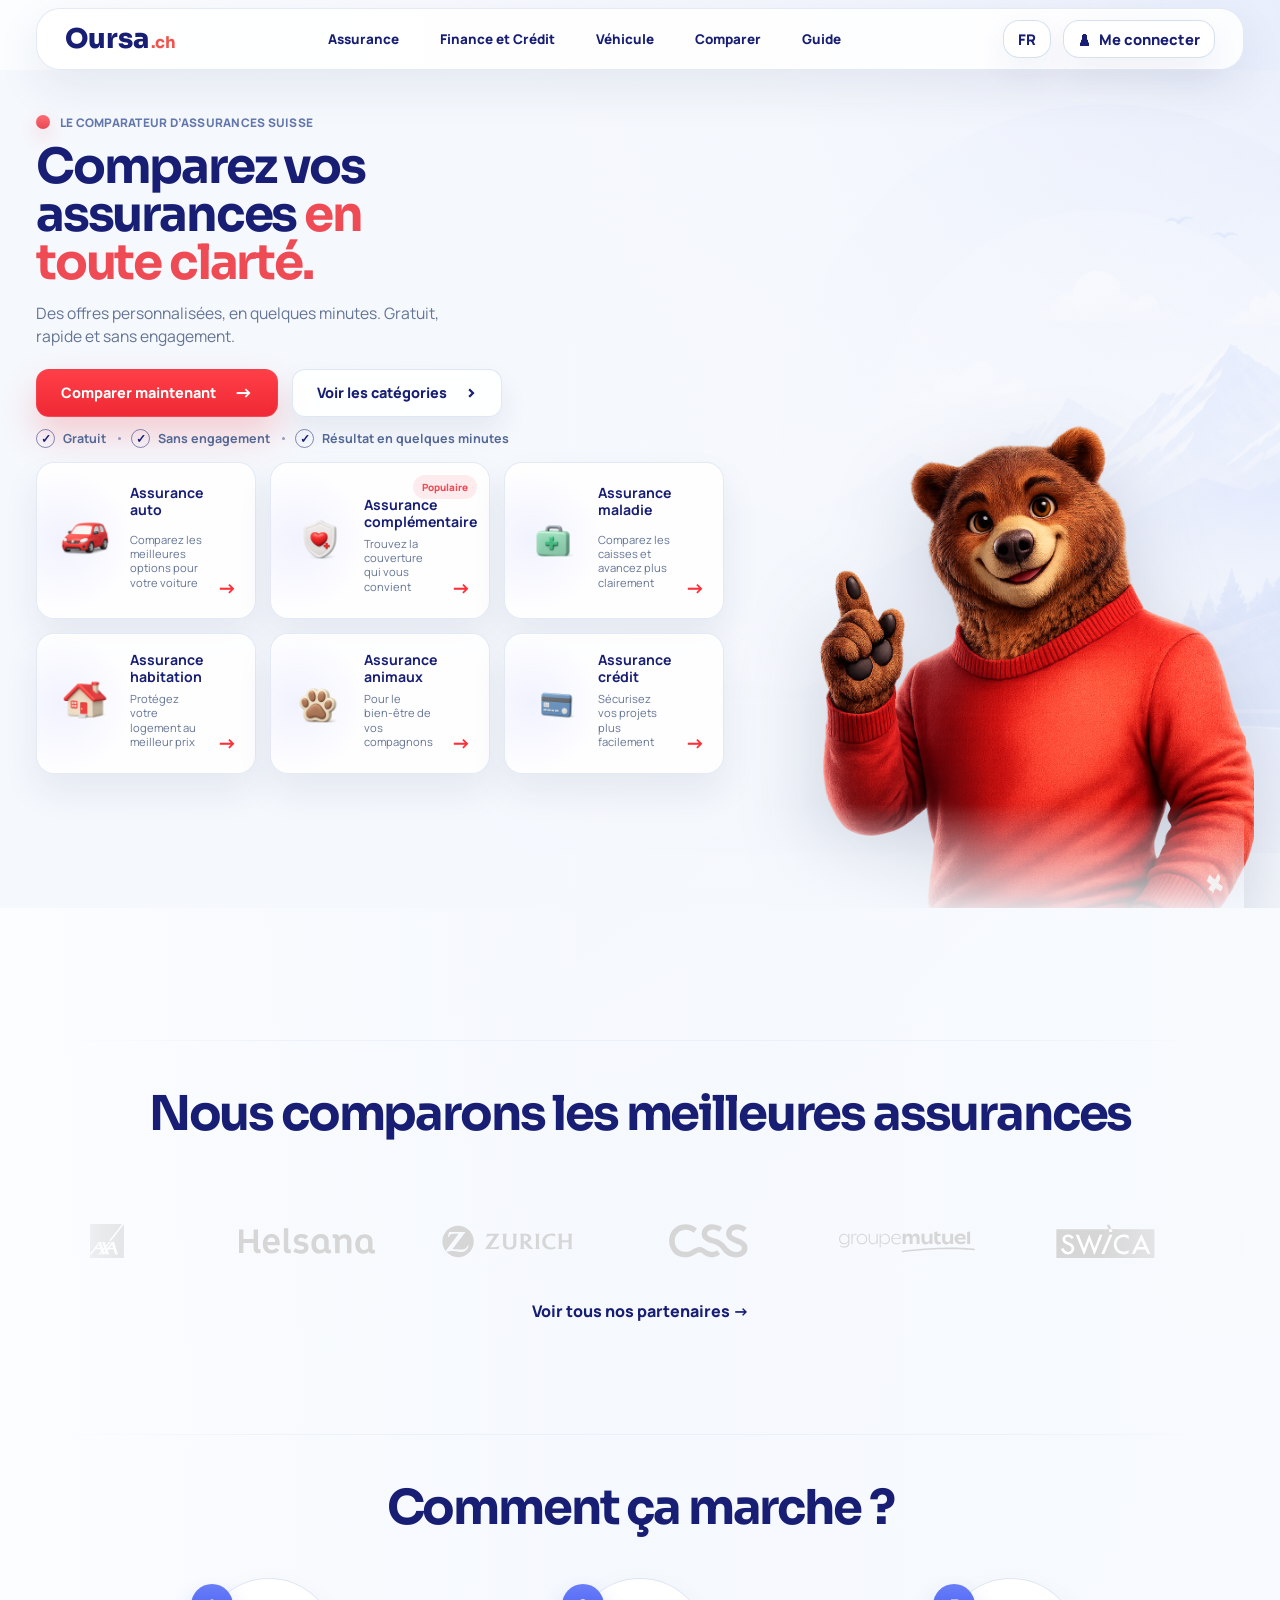
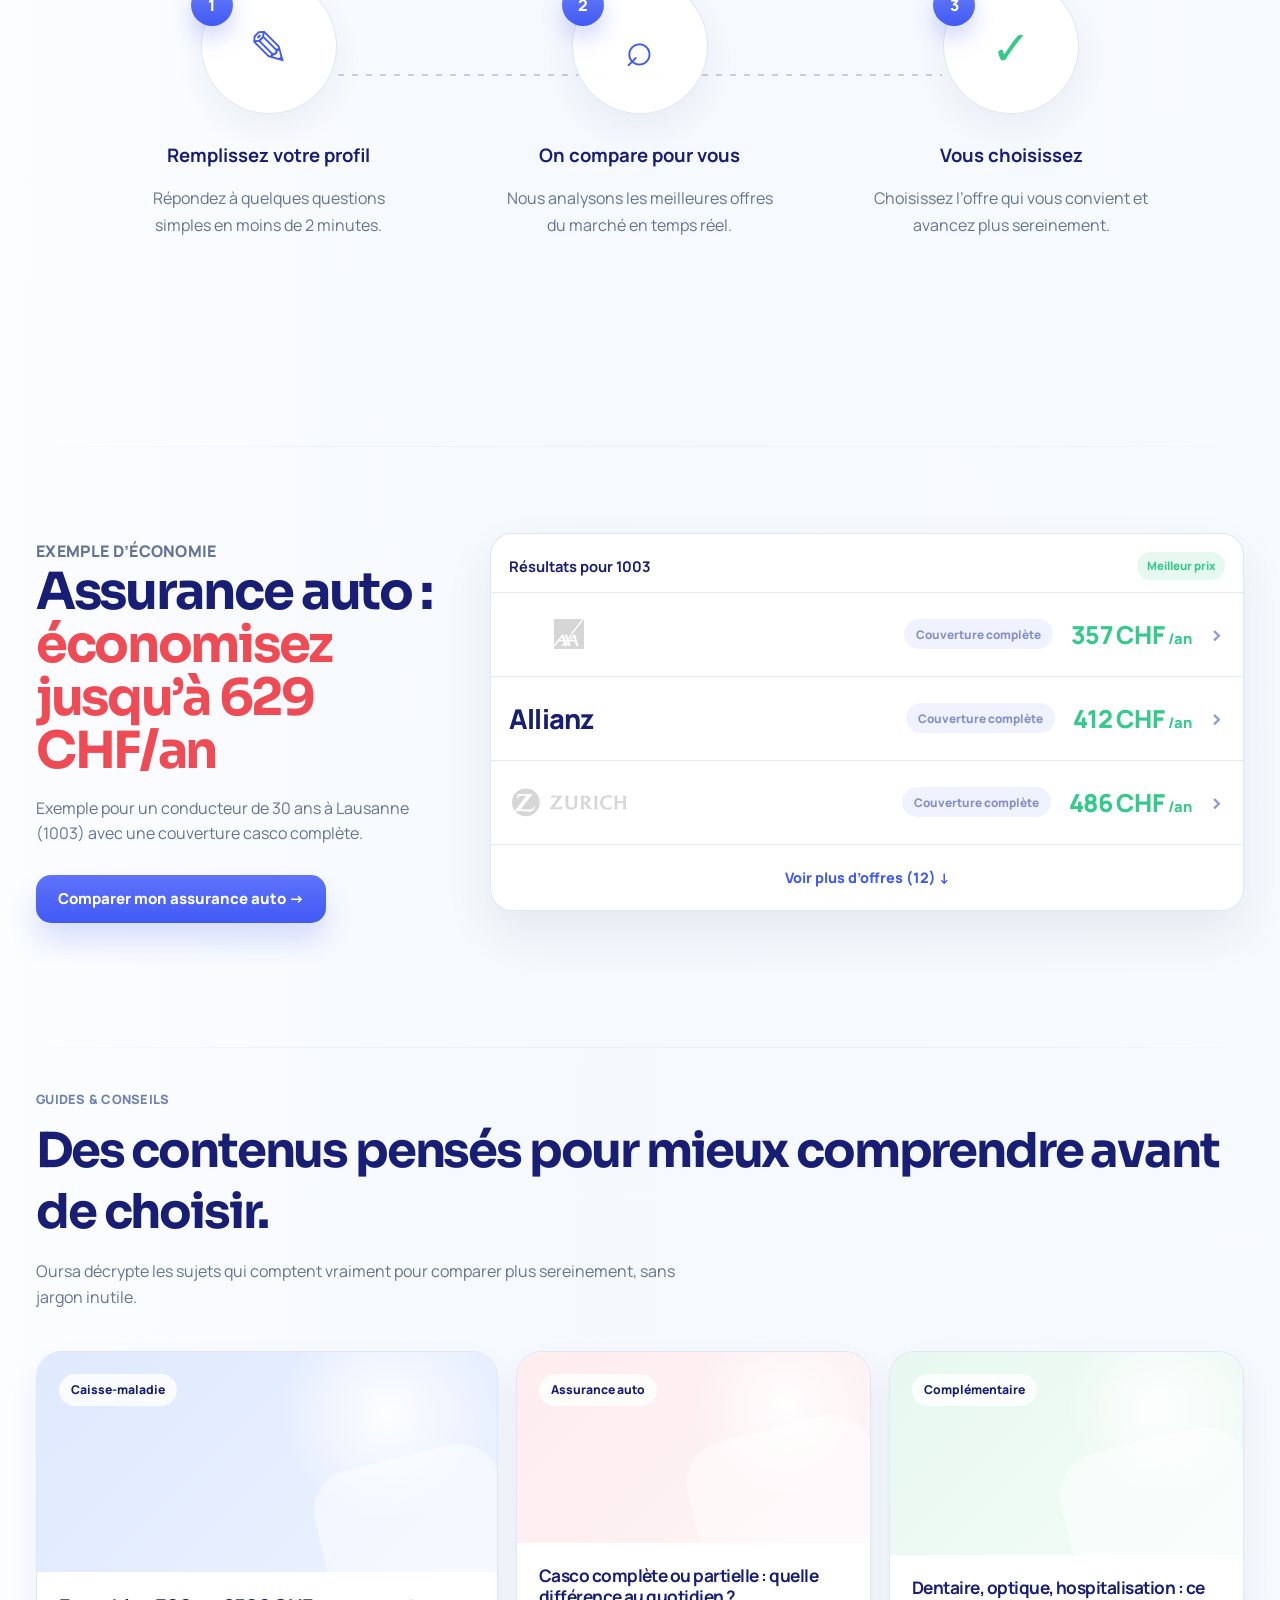
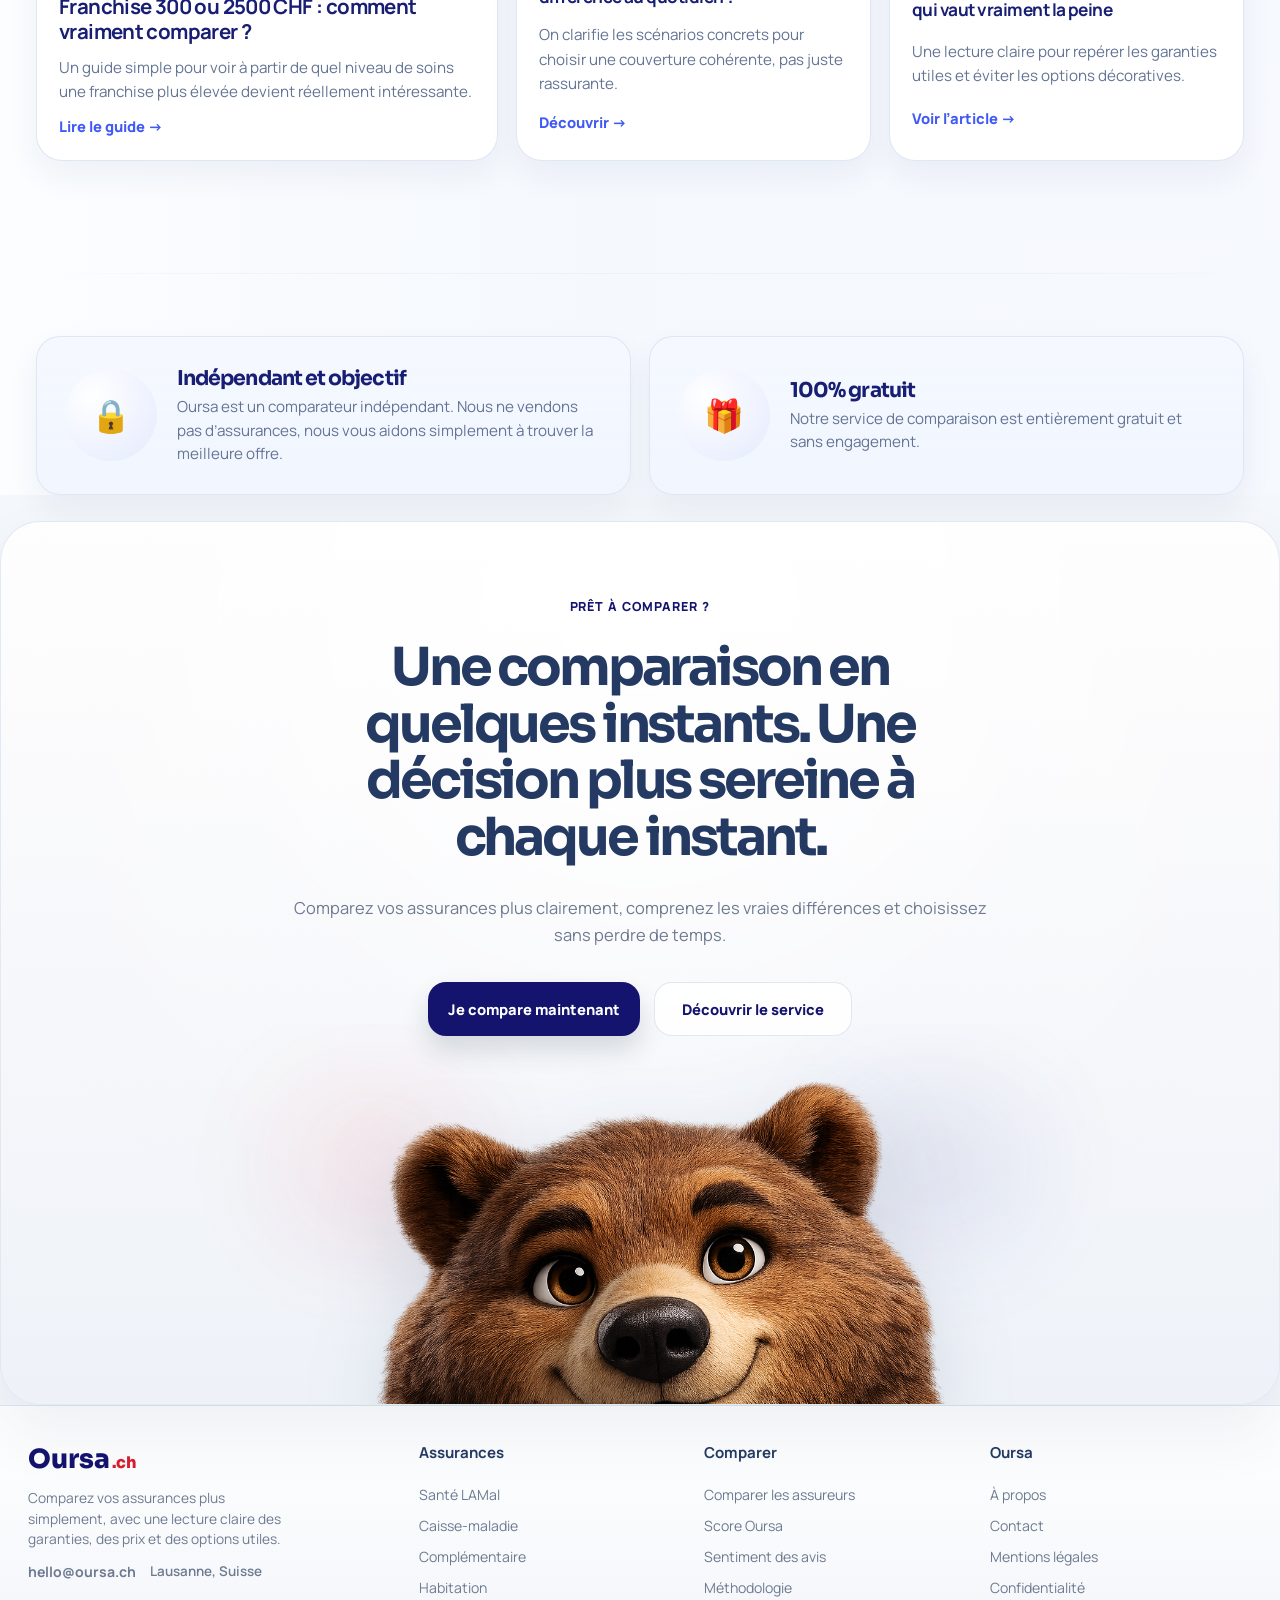
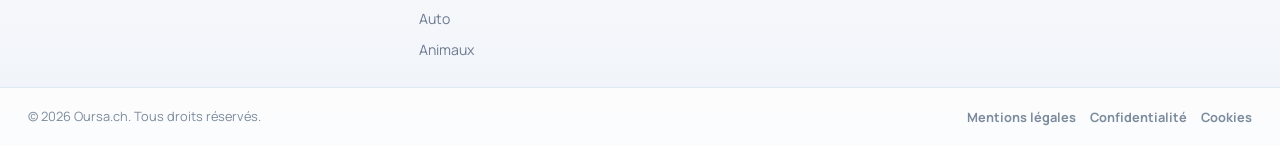
==== commit 7ca9f980: "Update Oursa landing pages" ====
--- a/concept-landing.html
+++ b/concept-landing.html
@@ -181,18 +181,36 @@
               </h1>
               <p class="concept-hero__lead">
                 Des offres personnalisées, en quelques minutes.
-                Gratuit et sans engagement.
+                Gratuit, rapide et sans engagement.
               </p>
 
-              <div class="concept-tiles" aria-label="Univers d'assurance">
+              <div class="concept-hero__actions" aria-label="Actions principales">
+                <a class="concept-hero__button concept-hero__button--primary" href="comparer.html">
+                  Comparer maintenant
+                  <span>→</span>
+                </a>
+                <a class="concept-hero__button concept-hero__button--secondary" href="#categories">
+                  Voir les catégories
+                  <span>›</span>
+                </a>
+              </div>
+
+              <div class="concept-hero__proof" aria-label="Avantages Oursa">
+                <span>Gratuit</span>
+                <span>Sans engagement</span>
+                <span>Résultat en quelques minutes</span>
+              </div>
+
+              <div class="concept-tiles" id="categories" aria-label="Univers d'assurance">
                 <a class="concept-tile" href="comparer.html">
                   <img src="icon-splits-test/auto-dynamic.png" alt="" aria-hidden="true" />
                   <strong>Assurance auto</strong>
                   <span>Comparez les meilleures options pour votre voiture</span>
                   <em>→</em>
                 </a>
-                <a class="concept-tile" href="comparer.html">
+                <a class="concept-tile concept-tile--popular" href="comparer.html">
                   <img src="icon-splits-test/complementaire-dynamic.png" alt="" aria-hidden="true" />
+                  <small class="concept-tile__badge">Populaire</small>
                   <strong>Assurance complémentaire</strong>
                   <span>Trouvez la couverture qui vous convient</span>
                   <em>→</em>
--- a/concept-landing.css
+++ b/concept-landing.css
@@ -35,6 +35,8 @@
   font-family: "Manrope", sans-serif;
   color: var(--concept-text);
   background:
+    linear-gradient(90deg, rgba(251, 253, 255, 0.98) 0%, rgba(245, 248, 253, 0.88) 46%, rgba(245, 248, 253, 0.44) 100%),
+    url("concept-hero-background-soft.png") right top / 100% auto no-repeat,
     radial-gradient(circle at top left, rgba(65, 90, 244, 0.08), transparent 28%),
     radial-gradient(circle at top right, rgba(239, 75, 85, 0.08), transparent 18%),
     linear-gradient(180deg, #fbfdff 0%, var(--concept-bg) 100%);
@@ -59,7 +61,7 @@
   position: sticky;
   top: 0;
   z-index: 60;
-  backdrop-filter: blur(16px);
+  padding: 8px 0 0;
 }
 
 .concept-header__inner,
@@ -77,8 +79,15 @@
   align-items: center;
   justify-content: space-between;
   gap: 14px;
-  min-height: 58px;
-  padding: 6px 0;
+  width: min(calc(100% - 96px), 1510px);
+  min-height: 72px;
+  padding: 0 34px;
+  border: 1px solid rgba(221, 230, 243, 0.82);
+  border-radius: 24px;
+  background: rgba(255, 255, 255, 0.86);
+  box-shadow:
+    0 18px 46px rgba(36, 53, 95, 0.08),
+    inset 0 1px 0 rgba(255, 255, 255, 0.95);
 }
 
 .concept-brand {
@@ -89,13 +98,13 @@
 }
 
 .concept-brand__wordmark {
-  font-size: 1.55rem;
+  font-size: 2rem;
   font-weight: 800;
   color: var(--concept-blue-deep);
 }
 
 .concept-brand__tld {
-  font-size: 0.86rem;
+  font-size: 1.02rem;
   font-weight: 700;
   color: #f1544e;
 }
@@ -103,8 +112,8 @@
 .concept-nav {
   display: flex;
   align-items: center;
-  gap: 6px;
-  font-size: 0.74rem;
+  gap: 34px;
+  font-size: 0.95rem;
   font-weight: 800;
   color: var(--concept-blue-deep);
 }
@@ -119,9 +128,9 @@
   display: inline-flex;
   align-items: center;
   gap: 5px;
-  min-height: 32px;
-  padding: 0 8px;
-  border-radius: 10px;
+  min-height: 38px;
+  padding: 0 4px;
+  border-radius: 12px;
   transition: color 180ms ease, background 180ms ease, box-shadow 180ms ease, transform 180ms ease;
 }
 
@@ -349,7 +358,7 @@
 .concept-header__actions {
   display: flex;
   align-items: center;
-  gap: 10px;
+  gap: 12px;
 }
 
 .concept-language,
@@ -357,16 +366,28 @@
   display: inline-flex;
   align-items: center;
   justify-content: center;
-  min-height: 34px;
-  padding: 0 13px;
-  border-radius: 12px;
+  min-height: 44px;
+  padding: 0 18px;
+  border-radius: 16px;
   border: 1px solid rgba(213, 223, 240, 0.96);
   background: rgba(255, 255, 255, 0.9);
   box-shadow: var(--concept-shadow-soft);
   font: inherit;
   color: var(--concept-blue-deep);
   font-weight: 800;
-  font-size: 0.78rem;
+  font-size: 0.92rem;
+}
+
+.concept-login::before {
+  content: "";
+  width: 13px;
+  height: 13px;
+  margin-right: 8px;
+  background: currentColor;
+  mask:
+    radial-gradient(circle at 50% 28%, #000 0 24%, transparent 25%),
+    radial-gradient(ellipse at 50% 95%, #000 0 46%, transparent 47%);
+  mask-repeat: no-repeat;
 }
 
 .concept-login:hover,
@@ -379,7 +400,7 @@
   isolation: isolate;
   display: grid;
   align-items: end;
-  min-height: calc(100svh - 58px);
+  min-height: calc(100svh - 80px);
   padding: 0;
   overflow: hidden;
 }
@@ -389,10 +410,8 @@
   position: absolute;
   inset: 0;
   z-index: -2;
-  background:
-    linear-gradient(90deg, rgba(245, 248, 253, 0.98) 0%, rgba(245, 248, 253, 0.9) 38%, rgba(245, 248, 253, 0.6) 100%),
-    url("concept-hero-background.png") right center / cover no-repeat;
-  opacity: 0.96;
+  background: linear-gradient(90deg, rgba(245, 248, 253, 0.99) 0%, rgba(245, 248, 253, 0.9) 34%, rgba(245, 248, 253, 0.36) 74%, rgba(245, 248, 253, 0.16) 100%);
+  opacity: 1;
   pointer-events: none;
 }
 
@@ -410,15 +429,17 @@
 
 .concept-hero__inner {
   display: grid;
-  grid-template-columns: minmax(0, 1.02fr) minmax(360px, 0.9fr);
-  gap: 34px;
-  align-items: end;
-  min-height: calc(100svh - 58px);
-  padding-top: 20px;
+  grid-template-columns: minmax(0, 0.57fr) minmax(0, 0.43fr);
+  gap: 28px;
+  align-items: stretch;
+  width: min(calc(100% - 108px), 1510px);
+  min-height: calc(100svh - 80px);
+  padding-top: 18px;
 }
 
 .concept-hero__copy {
-  padding: 26px 0 34px;
+  align-self: start;
+  padding: 54px 0 22px;
 }
 
 .concept-eyebrow {
@@ -450,9 +471,9 @@
 }
 
 .concept-hero h1 {
-  max-width: 12ch;
-  font-size: clamp(2.8rem, 5vw, 4.35rem);
-  line-height: 1.02;
+  max-width: 11.2ch;
+  font-size: clamp(3rem, 4.15vw, 4.08rem);
+  line-height: 0.98;
   color: var(--concept-blue-deep);
 }
 
@@ -462,29 +483,125 @@
 
 .concept-hero__lead {
   max-width: 32rem;
-  margin: 22px 0 0;
+  margin: 16px 0 0;
   color: var(--concept-text-soft);
-  font-size: 1.15rem;
-  line-height: 1.65;
+  font-size: 1.13rem;
+  line-height: 1.55;
+}
+
+.concept-hero__actions {
+  display: flex;
+  flex-wrap: wrap;
+  gap: 18px;
+  margin-top: 22px;
+}
+
+.concept-hero__button {
+  display: inline-flex;
+  align-items: center;
+  justify-content: center;
+  gap: 18px;
+  min-height: 58px;
+  padding: 0 34px;
+  border: 1px solid rgba(221, 230, 243, 0.96);
+  border-radius: 13px;
+  color: var(--concept-blue-deep);
+  background: rgba(255, 255, 255, 0.9);
+  box-shadow: 0 14px 28px rgba(36, 53, 95, 0.08);
+  font-size: 1rem;
+  font-weight: 900;
+  transition: transform 180ms ease, box-shadow 180ms ease, border-color 180ms ease, background 180ms ease;
+}
+
+.concept-hero__button:hover,
+.concept-hero__button:focus-visible {
+  transform: translateY(-2px);
+  border-color: rgba(239, 75, 85, 0.28);
+  box-shadow: 0 18px 34px rgba(36, 53, 95, 0.13);
+}
+
+.concept-hero__button--primary {
+  min-width: 286px;
+  color: #fff;
+  border-color: rgba(239, 75, 85, 0.72);
+  background: linear-gradient(180deg, #ff3f48, #ef2935);
+  box-shadow: 0 18px 34px rgba(239, 75, 85, 0.25);
+}
+
+.concept-hero__button--secondary {
+  min-width: 238px;
+}
+
+.concept-hero__button span {
+  font-size: 1.18rem;
+  line-height: 1;
+}
+
+.concept-hero__proof {
+  display: flex;
+  flex-wrap: wrap;
+  align-items: center;
+  gap: 18px;
+  margin-top: 14px;
+  color: #536895;
+  font-size: 0.88rem;
+  font-weight: 700;
+}
+
+.concept-hero__proof span {
+  display: inline-flex;
+  align-items: center;
+  gap: 8px;
+}
+
+.concept-hero__proof span::before {
+  content: "✓";
+  display: grid;
+  place-items: center;
+  width: 17px;
+  height: 17px;
+  border: 1px solid rgba(23, 30, 115, 0.5);
+  border-radius: 50%;
+  color: var(--concept-blue-deep);
+  font-size: 0.72rem;
+  font-weight: 900;
+}
+
+.concept-hero__proof span + span::after {
+  content: "";
+  order: -1;
+  width: 3px;
+  height: 3px;
+  margin-right: 2px;
+  border-radius: 50%;
+  background: rgba(23, 30, 115, 0.42);
 }
 
 .concept-tiles {
   display: grid;
   grid-template-columns: repeat(3, minmax(0, 1fr));
-  gap: 14px;
-  max-width: 640px;
-  margin-top: 30px;
+  gap: 18px;
+  max-width: 930px;
+  margin-top: 18px;
 }
 
 .concept-tile {
-  display: grid;
-  gap: 10px;
-  min-height: 174px;
-  padding: 18px 18px 16px;
+  position: relative;
+  display: grid;
+  grid-template-columns: 78px minmax(0, 1fr);
+  grid-template-rows: auto auto;
+  gap: 8px 18px;
+  align-items: center;
+  min-height: 164px;
+  padding: 22px 52px 28px 22px;
   border-radius: 20px;
-  background: rgba(255, 255, 255, 0.96);
-  border: 1px solid rgba(221, 230, 243, 0.96);
-  box-shadow: var(--concept-shadow-soft);
+  background:
+    radial-gradient(circle at 12% 50%, rgba(65, 90, 244, 0.07), transparent 34%),
+    rgba(255, 255, 255, 0.86);
+  border: 1px solid rgba(221, 230, 243, 0.82);
+  box-shadow:
+    0 18px 36px rgba(36, 53, 95, 0.08),
+    inset 0 1px 0 rgba(255, 255, 255, 0.9);
   transition: transform 180ms ease, box-shadow 180ms ease, border-color 180ms ease;
 }
 
@@ -496,36 +613,62 @@
 }
 
 .concept-tile img {
-  width: 54px;
-  height: 54px;
+  grid-row: 1 / 3;
+  width: 78px;
+  height: 78px;
   object-fit: contain;
 }
 
 .concept-tile strong {
+  grid-column: 2;
+  grid-row: 1;
   display: block;
   color: var(--concept-blue-deep);
   font-size: 1rem;
   line-height: 1.24;
 }
 
+.concept-tile--popular strong {
+  margin-top: 18px;
+  padding-right: 0;
+}
+
 .concept-tile span {
+  grid-column: 2;
+  grid-row: 2;
   color: var(--concept-text-soft);
-  font-size: 0.88rem;
-  line-height: 1.5;
+  font-size: 0.78rem;
+  line-height: 1.36;
+  padding-right: 8px;
 }
 
 .concept-tile em {
-  margin-top: auto;
-  color: var(--concept-blue-deep);
+  position: absolute;
+  right: 22px;
+  bottom: 24px;
+  color: #ff2f39;
   font-style: normal;
-  font-size: 1.15rem;
+  font-size: 1.42rem;
+  line-height: 1;
   font-weight: 800;
+}
+
+.concept-tile__badge {
+  position: absolute;
+  top: 16px;
+  right: 16px;
+  padding: 5px 9px;
+  border-radius: 999px;
+  color: var(--concept-red);
+  background: rgba(239, 75, 85, 0.1);
+  font-size: 0.7rem;
+  font-weight: 900;
 }
 
 .concept-hero__visual {
   position: relative;
   align-self: end;
-  min-height: calc(100svh - 58px);
+  min-height: calc(100svh - 80px);
 }
 
 .concept-hero__visual::after {
@@ -543,10 +686,10 @@
 .concept-hero__bear {
   position: absolute;
   z-index: 2;
-  right: 9%;
-  bottom: -72px;
-  width: min(520px, 84%);
-  filter: drop-shadow(0 30px 34px rgba(36, 53, 95, 0.18));
+  right: -1%;
+  bottom: -198px;
+  width: min(650px, 96%);
+  filter: drop-shadow(0 34px 42px rgba(36, 53, 95, 0.2));
 }
 
 .concept-trust,
@@ -1149,7 +1292,7 @@
   z-index: -2;
   background:
     linear-gradient(90deg, rgba(245, 248, 253, 0.98), rgba(245, 248, 253, 0.78)),
-    url("concept-hero-background.png") right center / cover no-repeat;
+    url("concept-hero-background-soft.png") right top / cover no-repeat;
   opacity: 0.84;
 }
 
@@ -1782,44 +1925,45 @@
   .concept-blog__inner,
   .concept-values__inner,
   .concept-footer__inner {
-    width: min(calc(100% - 40px), 1240px);
+    width: min(calc(100% - 72px), 1420px);
   }
 
   .concept-header__inner {
-    min-height: 58px;
-    padding: 6px 0;
+    min-height: 62px;
+    padding: 0 28px;
   }
 
   .concept-brand__wordmark {
-    font-size: 1.55rem;
+    font-size: 1.7rem;
   }
 
   .concept-nav {
-    gap: 6px;
-    font-size: 0.74rem;
+    gap: 22px;
+    font-size: 0.84rem;
   }
 
   .concept-language,
   .concept-login {
-    min-height: 34px;
-    padding: 0 13px;
+    min-height: 38px;
+    padding: 0 14px;
   }
 
   .concept-hero {
-    min-height: calc(100svh - 58px);
+    min-height: calc(100svh - 70px);
     padding: 0;
   }
 
   .concept-hero__inner {
-    grid-template-columns: minmax(0, 1.08fr) minmax(320px, 0.82fr);
-    gap: 24px;
-    align-items: end;
-    min-height: calc(100svh - 58px);
+    grid-template-columns: minmax(0, 0.58fr) minmax(0, 0.42fr);
+    gap: 22px;
+    align-items: stretch;
+    min-height: calc(100svh - 70px);
     padding-top: 8px;
   }
 
   .concept-hero__copy {
-    padding: 6px 0 34px;
+    align-self: start;
+    padding: 34px 0 18px;
   }
 
   .concept-eyebrow {
@@ -1833,8 +1977,8 @@
   }
 
   .concept-hero h1 {
-    max-width: 11.5ch;
-    font-size: clamp(2.35rem, 4vw, 3.5rem);
+    max-width: 11.2ch;
+    font-size: clamp(2.68rem, 3.78vw, 3.62rem);
     line-height: 1;
   }
 
@@ -1845,45 +1989,84 @@
     line-height: 1.5;
   }
 
+  .concept-hero__actions {
+    gap: 14px;
+    margin-top: 20px;
+  }
+
+  .concept-hero__button {
+    min-height: 48px;
+    padding: 0 24px;
+    font-size: 0.9rem;
+  }
+
+  .concept-hero__button--primary {
+    min-width: 236px;
+  }
+
+  .concept-hero__button--secondary {
+    min-width: 198px;
+  }
+
+  .concept-hero__proof {
+    gap: 12px;
+    margin-top: 12px;
+    font-size: 0.78rem;
+  }
+
   .concept-tiles {
-    max-width: 620px;
-    gap: 10px;
-    margin-top: 18px;
+    max-width: 850px;
+    gap: 14px;
+    margin-top: 14px;
   }
 
   .concept-tile {
-    min-height: 142px;
-    padding: 14px 14px 12px;
-    gap: 8px;
+    grid-template-columns: 62px minmax(0, 1fr);
+    min-height: 138px;
+    padding: 17px 44px 24px 17px;
+    gap: 6px 14px;
     border-radius: 18px;
   }
 
   .concept-tile img {
-    width: 42px;
-    height: 42px;
+    width: 62px;
+    height: 62px;
   }
 
   .concept-tile strong {
-    font-size: 0.92rem;
+    font-size: 0.88rem;
   }
 
   .concept-tile span {
-    font-size: 0.8rem;
-    line-height: 1.4;
+    font-size: 0.7rem;
+    line-height: 1.28;
   }
 
   .concept-tile em {
-    font-size: 1rem;
+    right: 18px;
+    bottom: 20px;
+    font-size: 1.24rem;
+  }
+
+  .concept-tile--popular strong {
+    margin-top: 16px;
+    padding-right: 0;
+  }
+
+  .concept-tile__badge {
+    top: 12px;
+    right: 12px;
+    font-size: 0.62rem;
   }
 
   .concept-hero__visual {
-    min-height: calc(100svh - 58px);
+    min-height: calc(100svh - 70px);
   }
 
   .concept-hero__bear {
-    right: 4%;
-    bottom: -70px;
-    width: min(410px, 82%);
+    right: -2%;
+    bottom: -170px;
+    width: min(540px, 92%);
   }
 }
 
@@ -2080,9 +2263,7 @@
   }
 
   .concept-hero::before {
-    background:
-      linear-gradient(90deg, rgba(245, 248, 253, 0.96), rgba(245, 248, 253, 0.7)),
-      url("concept-hero-background.png") 60% bottom / cover no-repeat;
+    background: linear-gradient(90deg, rgba(245, 248, 253, 0.96), rgba(245, 248, 253, 0.58));
     opacity: 0.9;
   }
 
@@ -2122,6 +2303,30 @@
     line-height: 1.55;
   }
 
+  .concept-hero__actions {
+    gap: 10px;
+    margin-top: 18px;
+  }
+
+  .concept-hero__button {
+    flex: 1 1 100%;
+    min-height: 48px;
+    padding: 0 18px;
+    border-radius: 13px;
+    font-size: 0.9rem;
+  }
+
+  .concept-hero__button--primary,
+  .concept-hero__button--secondary {
+    min-width: 0;
+  }
+
+  .concept-hero__proof {
+    gap: 10px 12px;
+    margin-top: 14px;
+    font-size: 0.76rem;
+  }
+
   .concept-tiles {
     grid-template-columns: repeat(2, minmax(0, 1fr));
     gap: 10px;
@@ -2130,15 +2335,50 @@
   }
 
   .concept-tile {
+    grid-template-columns: 1fr 18px;
+    grid-template-rows: auto auto auto auto;
     min-height: 146px;
     gap: 8px;
-    padding: 14px 13px 12px;
+    padding: 14px 40px 16px 13px;
     border-radius: 17px;
   }
 
   .concept-tile img {
+    grid-column: 1;
+    grid-row: 1;
     width: 42px;
     height: 42px;
+  }
+
+  .concept-tile strong,
+  .concept-tile span {
+    grid-column: 1 / -1;
+  }
+
+  .concept-tile strong {
+    grid-row: 2;
+  }
+
+  .concept-tile span {
+    grid-row: 3;
+  }
+
+  .concept-tile em {
+    right: 14px;
+    bottom: 14px;
+    font-size: 1.05rem;
+  }
+
+  .concept-tile__badge {
+    top: 10px;
+    right: 9px;
+    padding: 4px 7px;
+    font-size: 0.62rem;
+  }
+
+  .concept-tile--popular strong {
+    margin-top: 14px;
+    padding-right: 70px;
   }
 
   .concept-tile strong {
@@ -2488,3 +2728,77 @@
     grid-template-columns: 1fr;
   }
 }
+
+body.concept-theme-green {
+  --concept-red: #2e8b57;
+  --concept-green: #2e8b57;
+  --brand-orange: #2e8b57;
+  background:
+    linear-gradient(90deg, rgba(251, 253, 255, 0.98) 0%, rgba(245, 248, 253, 0.86) 46%, rgba(245, 248, 253, 0.36) 100%),
+    url("concept-hero-background-soft.png") right top / 100% auto no-repeat,
+    radial-gradient(circle at top left, rgba(46, 139, 87, 0.1), transparent 28%),
+    radial-gradient(circle at top right, rgba(46, 139, 87, 0.07), transparent 18%),
+    linear-gradient(180deg, #fbfdff 0%, var(--concept-bg) 100%);
+}
+
+body.concept-theme-green .concept-brand__tld {
+  color: #2e8b57;
+}
+
+body.concept-theme-green .concept-eyebrow__dot {
+  background: linear-gradient(180deg, #42b978, #2e8b57);
+  box-shadow: 0 8px 18px rgba(46, 139, 87, 0.22);
+}
+
+body.concept-theme-green .concept-hero h1 span {
+  color: #2e8b57;
+}
+
+body.concept-theme-green .concept-hero__button--primary {
+  border-color: rgba(46, 139, 87, 0.7);
+  background: linear-gradient(180deg, #39a86a, #247945);
+  box-shadow: 0 18px 34px rgba(46, 139, 87, 0.24);
+}
+
+body.concept-theme-green .concept-hero__button:hover,
+body.concept-theme-green .concept-hero__button:focus-visible {
+  border-color: rgba(46, 139, 87, 0.28);
+}
+
+body.concept-theme-green .concept-hero__proof span::before {
+  border-color: rgba(46, 139, 87, 0.62);
+  color: #2e8b57;
+}
+
+body.concept-theme-green .concept-tile {
+  background:
+    radial-gradient(circle at 12% 50%, rgba(46, 139, 87, 0.08), transparent 34%),
+    rgba(255, 255, 255, 0.86);
+}
+
+body.concept-theme-green .concept-tile:hover,
+body.concept-theme-green .concept-tile:focus-visible {
+  border-color: rgba(46, 139, 87, 0.26);
+  box-shadow: 0 18px 34px rgba(46, 139, 87, 0.11);
+}
+
+body.concept-theme-green .concept-tile em {
+  color: #2e8b57;
+}
+
+body.concept-theme-green .concept-tile__badge {
+  color: #2e8b57;
+  background: rgba(46, 139, 87, 0.11);
+}
+
+body.concept-theme-green .concept-savings__cta,
+body.concept-theme-green .concept-closing__button--primary {
+  background: linear-gradient(180deg, #39a86a, #247945);
+  box-shadow: 0 18px 34px rgba(46, 139, 87, 0.22);
+}
+
+body.concept-theme-green .concept-offer-row__price,
+body.concept-theme-green .concept-link,
+body.concept-theme-green .concept-footer__brand span {
+  color: #2e8b57;
+}
